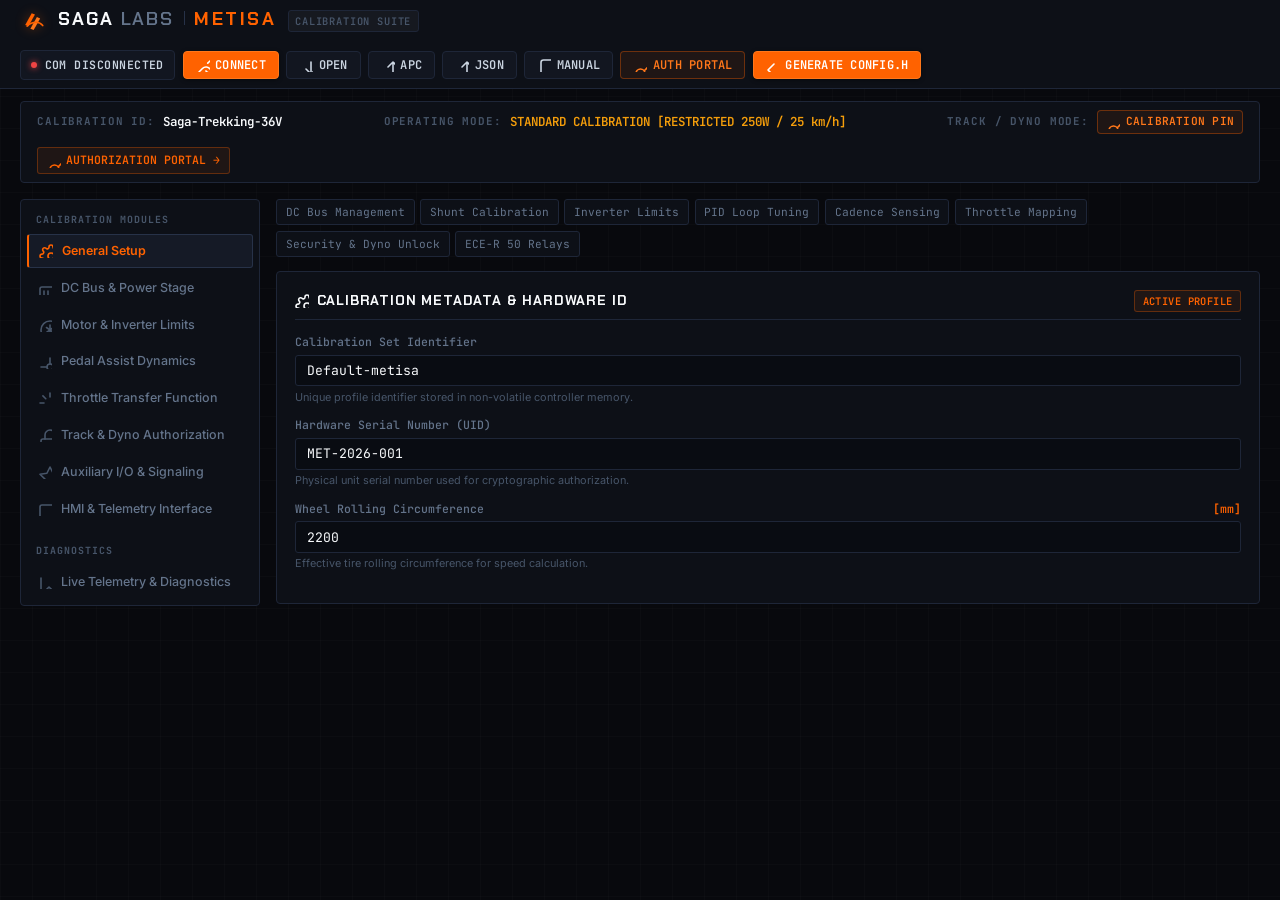
==== index.html @ f2dd8a30 "feat(pages): add root index.html launcher redirecting to configurator for GitHub Pages" ====
<!DOCTYPE html>
<html lang="de">
<head>
  <meta charset="UTF-8">
  <meta name="viewport" content="width=device-width, initial-scale=1.0">
  <meta http-equiv="refresh" content="0; url=configurator/">
  <title>SAGA LABS // METISA SUITE</title>
  <link rel="stylesheet" href="configurator/style.css">
  <style>
    body {
      background: #08090d;
      color: #94a3b8;
      font-family: 'JetBrains Mono', 'SF Mono', monospace;
      display: flex;
      align-items: center;
      justify-content: center;
      min-height: 100vh;
      margin: 0;
      padding: 1.5rem;
    }
    .launch-panel {
      background: #121620;
      border: 1px solid #1e2638;
      border-left: 3px solid #ff6200;
      border-radius: 4px;
      padding: 2rem;
      max-width: 540px;
      width: 100%;
      box-shadow: 0 16px 48px rgba(0, 0, 0, 0.8);
    }
    .launch-title {
      font-family: 'Chakra Petch', sans-serif;
      font-size: 1.15rem;
      font-weight: 700;
      color: #f8fafc;
      letter-spacing: 0.08em;
      margin-bottom: 0.5rem;
      text-transform: uppercase;
    }
    .launch-desc {
      font-size: 0.78rem;
      color: #64748b;
      line-height: 1.6;
      margin-bottom: 1.5rem;
    }
    .launch-actions {
      display: flex;
      flex-direction: column;
      gap: 0.65rem;
    }
    .launch-btn {
      display: flex;
      align-items: center;
      justify-content: space-between;
      background: #151a26;
      border: 1px solid #273248;
      color: #f8fafc;
      padding: 0.75rem 1rem;
      border-radius: 3px;
      text-decoration: none;
      font-size: 0.76rem;
      font-weight: 600;
      letter-spacing: 0.04em;
      transition: all 0.15s ease;
    }
    .launch-btn:hover {
      border-color: #ff6200;
      background: #1b2232;
      color: #ff6200;
    }
    .launch-btn.primary {
      background: #ff6200;
      color: #050608;
      border-color: #ff6200;
    }
    .launch-btn.primary:hover {
      background: #ff7700;
      color: #000;
    }
  </style>
  <script>
    window.location.replace("configurator/");
  </script>
</head>
<body>
  <div class="launch-panel">
    <div class="launch-title">SAGA LABS // METISA SUITE</div>
    <div class="launch-desc">
      Universal Drive Control & Power Electronics Calibration Platform. Weiterleitung zum Konfigurator Client...
    </div>
    <div class="launch-actions">
      <a href="configurator/index.html" class="launch-btn primary">
        <span>CONFIGURATOR CLIENT</span> <span>&rarr;</span>
      </a>
      <a href="configurator/unlock_portal.html" class="launch-btn">
        <span>TRACK & DYNO AUTHORIZATION</span> <span>&rarr;</span>
      </a>
      <a href="configurator/wiki.html" class="launch-btn">
        <span>FIELD INTEGRATION MANUAL</span> <span>&rarr;</span>
      </a>
    </div>
  </div>
</body>
</html>
---- configurator/style.css ----
@import url('https://fonts.googleapis.com/css2?family=Chakra+Petch:wght@500;600;700&family=Inter:wght@400;500;600;700&family=JetBrains+Mono:wght@400;500;600;700&display=swap');

/* ==========================================================================
   SaGa Labs METISA Orbit // Professional Embedded Calibration Suite
   Design Language Standard: High-Density Motorsport & Automotive Architecture
   ========================================================================== */

:root {
  /* Aerospace & Motorsport Dark Titanium Palette */
  --orbit-bg-base: #08090d;
  --orbit-bg-subsurface: #0d1017;
  --orbit-bg-panel: #121620;
  --orbit-bg-card: #151a26;
  --orbit-bg-card-hover: #1b2232;
  --orbit-bg-input: #090c12;
  --orbit-bg-input-focus: #0f1420;

  /* Precision Engineering Hairline Borders */
  --orbit-border-subtle: #1e2638;
  --orbit-border-medium: #273248;
  --orbit-border-focus: #ff6200;
  --orbit-border-highlight: rgba(255, 98, 0, 0.45);

  /* High-Precision Accent: SaGa Cyber-Orange & Telemetry Accents */
  --orbit-orange: #ff6200;
  --orbit-orange-bright: #ff771a;
  --orbit-orange-glow: rgba(255, 98, 0, 0.25);
  --orbit-orange-subtle: rgba(255, 98, 0, 0.08);

  /* Telemetry Status Signals */
  --orbit-status-green: #10b981;
  --orbit-status-green-glow: rgba(16, 185, 129, 0.3);
  --orbit-status-amber: #f59e0b;
  --orbit-status-amber-glow: rgba(245, 158, 11, 0.3);
  --orbit-status-red: #ef4444;
  --orbit-status-red-glow: rgba(239, 68, 68, 0.3);
  --orbit-status-cyan: #0ea5e9;

  /* Typography Colors */
  --orbit-text-primary: #f8fafc;
  --orbit-text-secondary: #cbd5e1;
  --orbit-text-muted: #64748b;
  --orbit-text-dim: #475569;

  /* Radii - Precise, Angular, Technical */
  --orbit-radius-xs: 3px;
  --orbit-radius-sm: 4px;
  --orbit-radius-md: 6px;
  --orbit-radius-lg: 8px;

  /* Fonts */
  --orbit-font-brand: 'Chakra Petch', system-ui, sans-serif;
  --orbit-font-body: 'Inter', system-ui, -apple-system, sans-serif;
  --orbit-font-mono: 'JetBrains Mono', Consolas, monospace;

  --orbit-transition: all 0.16s ease-in-out;
}

* {
  box-sizing: border-box;
  margin: 0;
  padding: 0;
}

body {
  font-family: var(--orbit-font-body);
  background-color: var(--orbit-bg-base);
  background-image: 
    linear-gradient(rgba(255, 255, 255, 0.015) 1px, transparent 1px),
    linear-gradient(90deg, rgba(255, 255, 255, 0.015) 1px, transparent 1px);
  background-size: 32px 32px;
  color: var(--orbit-text-secondary);
  line-height: 1.45;
  min-height: 100vh;
  display: flex;
  flex-direction: column;
  overflow-x: hidden;
  font-size: 13.5px;
  -webkit-font-smoothing: antialiased;
}

/* ==========================================================================
   Precision Vector Icons (Clean 1.5px Hairline Strokes)
   ========================================================================== */
.svg-icon {
  width: 14px;
  height: 14px;
  display: inline-block;
  vertical-align: middle;
  flex-shrink: 0;
  stroke-width: 1.6;
  stroke: currentColor;
  fill: none;
  stroke-linecap: round;
  stroke-linejoin: round;
}

.svg-icon-md {
  width: 16px;
  height: 16px;
}

.svg-icon-lg {
  width: 20px;
  height: 20px;
}

/* ==========================================================================
   Header & Top Navigation Toolbar (Automotive ECU Client Standard)
   ========================================================================== */
.app-header {
  background: var(--orbit-bg-subsurface);
  border-bottom: 1px solid var(--orbit-border-subtle);
  padding: 0.5rem 1.25rem;
  position: sticky;
  top: 0;
  z-index: 1000;
  display: flex;
  align-items: center;
  justify-content: space-between;
  gap: 1rem;
  flex-wrap: wrap;
}

.brand-group {
  display: flex;
  align-items: center;
  gap: 0.75rem;
  cursor: pointer;
  user-select: none;
}

.logo-icon-svg {
  width: 26px;
  height: 26px;
  filter: drop-shadow(0 0 6px rgba(255, 98, 0, 0.4));
}

.brand-text-block {
  display: flex;
  align-items: baseline;
  gap: 0.45rem;
}

.saga-title {
  font-family: var(--orbit-font-brand);
  font-weight: 700;
  font-size: 1.15rem;
  letter-spacing: 0.1em;
  color: var(--orbit-text-primary);
  line-height: 1;
}

.saga-labs-sub {
  font-family: var(--orbit-font-brand);
  font-weight: 600;
  font-size: 1.15rem;
  letter-spacing: 0.1em;
  color: var(--orbit-text-muted);
  line-height: 1;
}

.brand-divider {
  width: 1px;
  height: 14px;
  background: var(--orbit-border-medium);
  margin: 0 0.15rem;
}

.metisa-title {
  font-family: var(--orbit-font-brand);
  font-weight: 700;
  font-size: 1.15rem;
  letter-spacing: 0.14em;
  color: var(--orbit-orange);
  line-height: 1;
}

.suite-badge {
  font-family: var(--orbit-font-mono);
  font-size: 0.65rem;
  font-weight: 600;
  letter-spacing: 0.08em;
  color: var(--orbit-text-dim);
  text-transform: uppercase;
  padding: 0.15rem 0.4rem;
  background: rgba(255, 255, 255, 0.04);
  border: 1px solid var(--orbit-border-subtle);
  border-radius: var(--orbit-radius-xs);
  margin-left: 0.25rem;
}

/* Header Toolbar Buttons */
.header-actions {
  display: flex;
  align-items: center;
  gap: 0.45rem;
  flex-wrap: wrap;
}

/* Hardware Link Status Beacon */
.connection-pill {
  display: inline-flex;
  align-items: center;
  gap: 0.45rem;
  background: var(--orbit-bg-panel);
  border: 1px solid var(--orbit-border-subtle);
  padding: 0.35rem 0.65rem;
  border-radius: var(--orbit-radius-sm);
  font-size: 0.72rem;
  font-weight: 600;
  font-family: var(--orbit-font-mono);
  letter-spacing: 0.04em;
  color: var(--orbit-text-secondary);
}

.connection-dot {
  width: 6px;
  height: 6px;
  border-radius: 50%;
  background: var(--orbit-status-red);
  box-shadow: 0 0 6px var(--orbit-status-red);
  transition: var(--orbit-transition);
}

.connection-dot.connected {
  background: var(--orbit-status-green);
  box-shadow: 0 0 8px var(--orbit-status-green);
}

/* Technical Buttons */
.btn {
  display: inline-flex;
  align-items: center;
  justify-content: center;
  gap: 0.35rem;
  font-family: var(--orbit-font-mono);
  font-size: 0.75rem;
  font-weight: 600;
  letter-spacing: 0.02em;
  padding: 0.4rem 0.75rem;
  border-radius: var(--orbit-radius-sm);
  border: 1px solid transparent;
  cursor: pointer;
  transition: var(--orbit-transition);
  user-select: none;
  text-decoration: none;
  line-height: 1;
}

.btn-saga-primary {
  background: var(--orbit-orange);
  color: #fff;
  border-color: #ff771a;
  box-shadow: 0 1px 4px rgba(0, 0, 0, 0.4);
}

.btn-saga-primary:hover {
  background: var(--orbit-orange-bright);
  box-shadow: 0 0 12px var(--orbit-orange-glow);
}

.btn-saga-outline {
  background: var(--orbit-orange-subtle);
  color: var(--orbit-orange-bright);
  border-color: rgba(255, 98, 0, 0.35);
}

.btn-saga-outline:hover {
  background: rgba(255, 98, 0, 0.16);
  border-color: var(--orbit-orange);
}

.btn-secondary {
  background: var(--orbit-bg-panel);
  color: var(--orbit-text-secondary);
  border-color: var(--orbit-border-subtle);
}

.btn-secondary:hover {
  background: #182030;
  border-color: var(--orbit-border-medium);
  color: var(--orbit-text-primary);
}

.btn-xs {
  padding: 0.25rem 0.5rem;
  font-size: 0.7rem;
}

.btn-danger {
  background: var(--orbit-status-red);
  color: #fff;
  border-color: #f87171;
}

/* ==========================================================================
   Technical Status & Telemetry Ribbon
   ========================================================================== */
.tech-status-bar {
  margin: 0.75rem 1.25rem 0.25rem 1.25rem;
  background: var(--orbit-bg-subsurface);
  border: 1px solid var(--orbit-border-subtle);
  border-radius: var(--orbit-radius-sm);
  padding: 0.5rem 1rem;
  display: flex;
  align-items: center;
  justify-content: space-between;
  flex-wrap: wrap;
  gap: 0.85rem;
}

.tech-status-col {
  display: flex;
  align-items: center;
  gap: 0.5rem;
}

.tech-status-label {
  font-family: var(--orbit-font-mono);
  font-size: 0.68rem;
  font-weight: 700;
  color: var(--orbit-text-dim);
  letter-spacing: 0.08em;
  text-transform: uppercase;
}

.tech-status-val {
  font-family: var(--orbit-font-mono);
  font-size: 0.78rem;
  font-weight: 600;
  color: var(--orbit-text-primary);
}

.tech-status-val.status-locked {
  color: var(--orbit-status-amber);
}

.tech-status-val.status-unlocked {
  color: var(--orbit-status-green);
  text-shadow: 0 0 8px var(--orbit-status-green-glow);
}

.portal-badge-link {
  font-family: var(--orbit-font-mono);
  font-size: 0.72rem;
  font-weight: 600;
  color: var(--orbit-orange);
  text-decoration: none;
  display: inline-flex;
  align-items: center;
  gap: 0.35rem;
  padding: 0.25rem 0.55rem;
  background: var(--orbit-orange-subtle);
  border: 1px solid rgba(255, 98, 0, 0.3);
  border-radius: var(--orbit-radius-xs);
  transition: var(--orbit-transition);
}

.portal-badge-link:hover {
  background: rgba(255, 98, 0, 0.18);
  border-color: var(--orbit-orange);
}

/* ==========================================================================
   Main Grid Layout (Sidebar Navigation + Parameter Matrix)
   ========================================================================== */
.main-container {
  display: flex;
  flex: 1;
  padding: 0.75rem 1.25rem 1.5rem 1.25rem;
  gap: 1rem;
  align-items: flex-start;
}

/* Sidebar Navigation (Ecumaster Client Module Tree) */
.sidebar-nav {
  width: 240px;
  flex-shrink: 0;
  background: var(--orbit-bg-subsurface);
  border: 1px solid var(--orbit-border-subtle);
  border-radius: var(--orbit-radius-sm);
  padding: 0.35rem;
  display: flex;
  flex-direction: column;
  gap: 0.15rem;
}

.nav-category-header {
  font-family: var(--orbit-font-mono);
  font-size: 0.62rem;
  font-weight: 700;
  color: var(--orbit-text-dim);
  text-transform: uppercase;
  letter-spacing: 0.1em;
  padding: 0.45rem 0.6rem 0.25rem 0.6rem;
}

.nav-item {
  display: flex;
  align-items: center;
  gap: 0.55rem;
  padding: 0.45rem 0.65rem;
  border-radius: var(--orbit-radius-xs);
  cursor: pointer;
  font-family: var(--orbit-font-body);
  font-size: 0.78rem;
  font-weight: 500;
  color: var(--orbit-text-muted);
  border: 1px solid transparent;
  transition: var(--orbit-transition);
  user-select: none;
}

.nav-item:hover {
  background: rgba(255, 255, 255, 0.03);
  color: var(--orbit-text-primary);
  border-color: rgba(255, 255, 255, 0.05);
}

.nav-item.active {
  background: var(--orbit-bg-card);
  color: var(--orbit-orange);
  font-weight: 600;
  border-color: var(--orbit-border-medium);
  border-left: 2px solid var(--orbit-orange);
}

.nav-item .svg-icon {
  color: var(--orbit-text-dim);
}

.nav-item.active .svg-icon {
  color: var(--orbit-orange);
}

/* Content Area */
.content-area {
  flex: 1;
  min-width: 0;
  display: flex;
  flex-direction: column;
  gap: 0.85rem;
}

/* Hotspots Quick Jump Strip */
.hotspots-strip {
  display: flex;
  flex-wrap: wrap;
  gap: 0.35rem;
}

.hotspot-pill {
  background: var(--orbit-bg-subsurface);
  border: 1px solid var(--orbit-border-subtle);
  color: var(--orbit-text-muted);
  padding: 0.25rem 0.55rem;
  border-radius: var(--orbit-radius-xs);
  font-family: var(--orbit-font-mono);
  font-size: 0.7rem;
  cursor: pointer;
  transition: var(--orbit-transition);
  display: inline-flex;
  align-items: center;
  gap: 0.35rem;
}

.hotspot-pill:hover {
  border-color: var(--orbit-border-medium);
  color: var(--orbit-text-primary);
  background: var(--orbit-bg-panel);
}

/* Parameter Cards Matrix */
.cards-grid {
  display: grid;
  grid-template-columns: repeat(auto-fit, minmax(360px, 1fr));
  gap: 0.85rem;
}

.config-card {
  background: var(--orbit-bg-subsurface);
  border: 1px solid var(--orbit-border-subtle);
  border-radius: var(--orbit-radius-sm);
  padding: 1.15rem;
  transition: var(--orbit-transition);
}

.config-card:hover {
  border-color: var(--orbit-border-medium);
}

.config-card.active-highlight {
  border-color: var(--orbit-orange);
  box-shadow: 0 0 16px var(--orbit-orange-glow);
}

.card-title {
  display: flex;
  align-items: center;
  justify-content: space-between;
  margin-bottom: 0.85rem;
  padding-bottom: 0.45rem;
  border-bottom: 1px solid var(--orbit-border-subtle);
}

.card-title h3 {
  font-family: var(--orbit-font-brand);
  font-size: 0.85rem;
  font-weight: 700;
  letter-spacing: 0.06em;
  color: var(--orbit-text-primary);
  text-transform: uppercase;
  display: flex;
  align-items: center;
  gap: 0.45rem;
}

.badge {
  font-family: var(--orbit-font-mono);
  font-size: 0.65rem;
  font-weight: 600;
  letter-spacing: 0.04em;
  padding: 0.15rem 0.45rem;
  border-radius: var(--orbit-radius-xs);
  text-transform: uppercase;
}

.badge-metisa {
  background: var(--orbit-orange-subtle);
  color: var(--orbit-orange);
  border: 1px solid rgba(255, 98, 0, 0.3);
}

.badge-legal {
  background: rgba(16, 185, 129, 0.08);
  color: var(--orbit-status-green);
  border: 1px solid rgba(16, 185, 129, 0.25);
}

.badge-race {
  background: rgba(239, 68, 68, 0.08);
  color: var(--orbit-status-red);
  border: 1px solid rgba(239, 68, 68, 0.3);
}

/* ==========================================================================
   Form Controls (High-Precision Calibration Layout)
   ========================================================================== */
.form-group {
  margin-bottom: 0.75rem;
}

.form-label {
  display: flex;
  justify-content: space-between;
  font-family: var(--orbit-font-mono);
  font-size: 0.72rem;
  font-weight: 500;
  color: var(--orbit-text-muted);
  margin-bottom: 0.25rem;
}

.form-label .unit {
  color: var(--orbit-orange);
  font-weight: 600;
}

.form-control {
  width: 100%;
  background: var(--orbit-bg-input);
  border: 1px solid var(--orbit-border-subtle);
  border-radius: var(--orbit-radius-xs);
  padding: 0.4rem 0.65rem;
  font-size: 0.82rem;
  color: var(--orbit-text-primary);
  font-family: var(--orbit-font-mono);
  transition: var(--orbit-transition);
}

.form-control:focus {
  outline: none;
  background: var(--orbit-bg-input-focus);
  border-color: var(--orbit-orange);
  box-shadow: 0 0 6px var(--orbit-orange-glow);
}

.form-hint {
  font-size: 0.68rem;
  color: var(--orbit-text-dim);
  margin-top: 0.2rem;
  display: block;
}

.form-row {
  display: grid;
  grid-template-columns: 1fr 1fr;
  gap: 0.65rem;
}

.form-check {
  display: flex;
  align-items: center;
  gap: 0.45rem;
  margin-bottom: 0.5rem;
  cursor: pointer;
}

.form-check input[type="checkbox"] {
  width: 14px;
  height: 14px;
  accent-color: var(--orbit-orange);
  background: var(--orbit-bg-input);
  border: 1px solid var(--orbit-border-subtle);
  border-radius: var(--orbit-radius-xs);
  cursor: pointer;
}

.form-check-label {
  font-size: 0.76rem;
  color: var(--orbit-text-secondary);
  user-select: none;
  cursor: pointer;
}

/* ==========================================================================
   Race & Dyno Mode Lock/Unlock Architecture
   ========================================================================== */
.race-locked-box {
  background: rgba(9, 12, 18, 0.85);
  border: 1px solid var(--orbit-border-subtle);
  border-radius: var(--orbit-radius-sm);
  padding: 1.25rem;
}

.lock-icon-hero {
  color: var(--orbit-orange);
  margin-bottom: 0.35rem;
}

.pin-entry-row {
  display: flex;
  gap: 0.65rem;
  flex-wrap: wrap;
  max-width: 520px;
}

.race-unlocked-box {
  background: var(--orbit-bg-subsurface);
  border: 1px solid rgba(16, 185, 129, 0.3);
  border-radius: var(--orbit-radius-sm);
  padding: 1.25rem;
}

.unlocked-header-banner {
  display: flex;
  justify-content: space-between;
  align-items: center;
  flex-wrap: wrap;
  gap: 0.75rem;
  padding-bottom: 0.75rem;
  border-bottom: 1px solid var(--orbit-border-subtle);
}

/* ==========================================================================
   Oscilloscope / Dyno Canvas Curve Display
   ========================================================================== */
.dyno-canvas-wrapper {
  position: relative;
  width: 100%;
  height: 180px;
  background: #06080d;
  border-radius: var(--orbit-radius-xs);
  border: 1px solid var(--orbit-border-subtle);
  overflow: hidden;
}

.dyno-canvas-wrapper canvas {
  width: 100%;
  height: 100%;
}

.dyno-readout-bar {
  display: flex;
  justify-content: space-between;
  font-family: var(--orbit-font-mono);
  font-size: 0.68rem;
  color: var(--orbit-text-dim);
  padding: 0.25rem 0.2rem;
}

/* ==========================================================================
   Live Diagnostic Meters & Gauge Rails
   ========================================================================== */
.gauge-rail {
  background: var(--orbit-bg-input);
  border: 1px solid var(--orbit-border-subtle);
  border-radius: var(--orbit-radius-xs);
  height: 16px;
  overflow: hidden;
  position: relative;
  margin-top: 0.25rem;
}

.gauge-rail-fill {
  height: 100%;
  background: var(--orbit-orange);
  width: 0%;
  transition: width 0.08s linear;
}

.gauge-rail-fill.fill-green { background: var(--orbit-status-green); }
.gauge-rail-fill.fill-amber { background: var(--orbit-status-amber); }
.gauge-rail-fill.fill-cyan  { background: var(--orbit-status-cyan); }

/* ==========================================================================
   Modal Dialogs & Technical Inspect Windows
   ========================================================================== */
.modal-overlay {
  position: fixed;
  top: 0;
  left: 0;
  width: 100%;
  height: 100%;
  background: rgba(0, 0, 0, 0.75);
  backdrop-filter: blur(4px);
  display: none;
  align-items: center;
  justify-content: center;
  z-index: 2000;
  padding: 1.5rem;
}

.modal-overlay.open {
  display: flex;
}

.modal-window {
  background: var(--orbit-bg-subsurface);
  border: 1px solid var(--orbit-border-medium);
  border-radius: var(--orbit-radius-md);
  max-width: 800px;
  width: 100%;
  max-height: 85vh;
  display: flex;
  flex-direction: column;
  box-shadow: 0 16px 48px rgba(0, 0, 0, 0.8);
}

.modal-header {
  padding: 0.75rem 1.25rem;
  border-bottom: 1px solid var(--orbit-border-subtle);
  display: flex;
  align-items: center;
  justify-content: space-between;
}

.modal-header h4 {
  font-family: var(--orbit-font-brand);
  font-size: 0.95rem;
  font-weight: 700;
  color: var(--orbit-text-primary);
  letter-spacing: 0.06em;
  text-transform: uppercase;
}

.modal-close {
  background: transparent;
  border: none;
  color: var(--orbit-text-muted);
  cursor: pointer;
  padding: 0.25rem;
}

.modal-close:hover {
  color: var(--orbit-text-primary);
}

.modal-body {
  padding: 1rem 1.25rem;
  overflow-y: auto;
  font-family: var(--orbit-font-mono);
  font-size: 0.76rem;
  white-space: pre-wrap;
  background: #06080d;
  color: #ffaa55;
  line-height: 1.5;
}

.modal-footer {
  padding: 0.65rem 1.25rem;
  border-top: 1px solid var(--orbit-border-subtle);
  display: flex;
  justify-content: flex-end;
  gap: 0.45rem;
}

/* ==========================================================================
   Toast Notifications
   ========================================================================== */
.toast-container {
  position: fixed;
  bottom: 1.25rem;
  right: 1.25rem;
  display: flex;
  flex-direction: column;
  gap: 0.45rem;
  z-index: 3000;
}

.toast {
  background: var(--orbit-bg-panel);
  border: 1px solid var(--orbit-border-medium);
  border-left: 3px solid var(--orbit-orange);
  padding: 0.6rem 1rem;
  border-radius: var(--orbit-radius-xs);
  color: var(--orbit-text-primary);
  font-family: var(--orbit-font-mono);
  font-size: 0.75rem;
  font-weight: 600;
  box-shadow: 0 8px 24px rgba(0, 0, 0, 0.7);
  display: flex;
  align-items: center;
  gap: 0.45rem;
  animation: slideIn 0.2s ease-out;
}

.toast.success { border-left-color: var(--orbit-status-green); }
.toast.error   { border-left-color: var(--orbit-status-red); }

@keyframes slideIn {
  from { transform: translateX(100%); opacity: 0; }
  to   { transform: translateX(0); opacity: 1; }
}
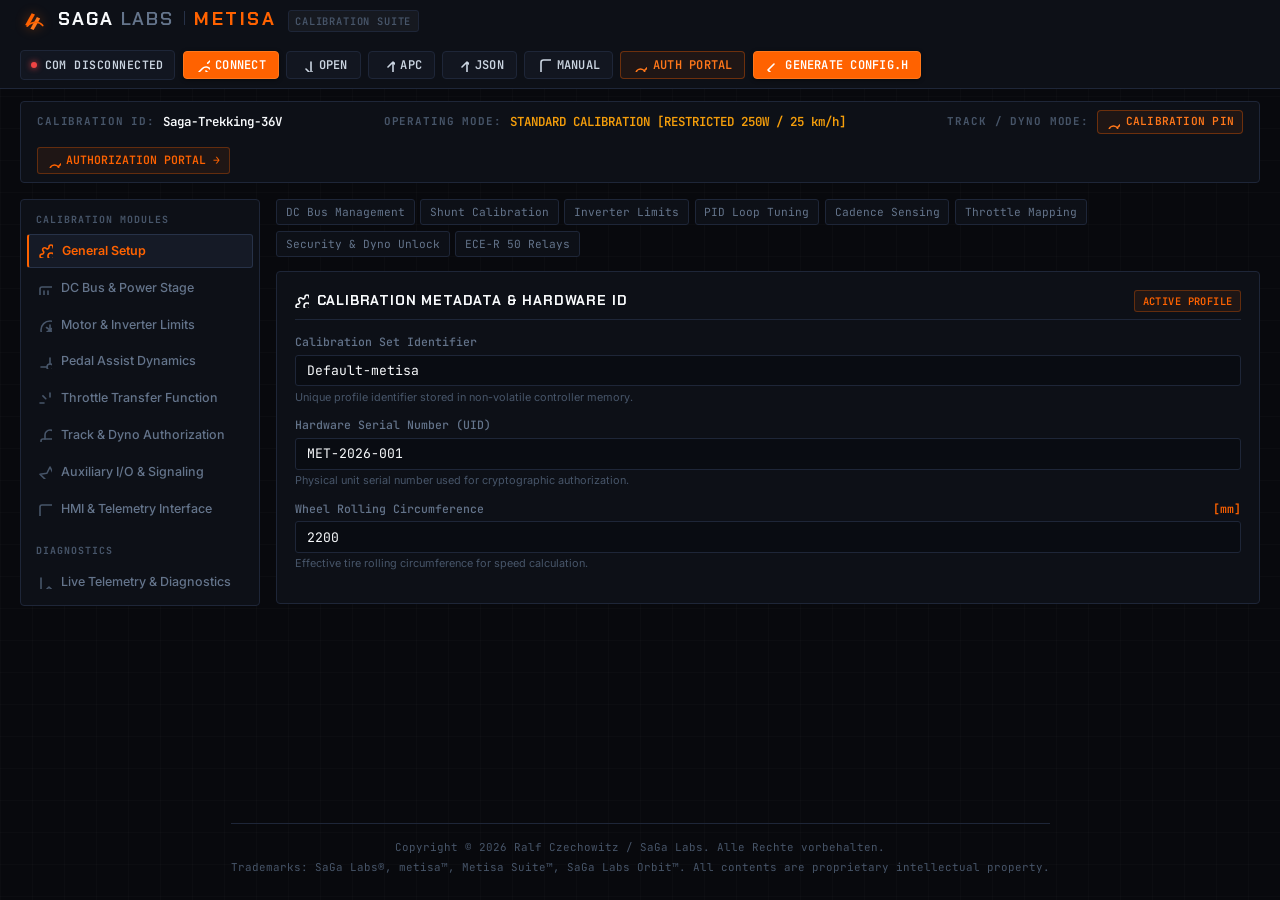
==== commit 14718919: "docs(ip): establish definitive intellectual property, trademark, and copyright protection for SaGa L" ====
--- a/index.html
+++ b/index.html
@@ -99,6 +99,9 @@
         <span>FIELD INTEGRATION MANUAL</span> <span>&rarr;</span>
       </a>
     </div>
+    <div style="margin-top: 1.5rem; font-size: 0.65rem; color: #475569; text-align: center; border-top: 1px solid #1e2638; padding-top: 0.75rem;">
+      Copyright &copy; 2026 Ralf Czechowitz / SaGa Labs. Alle Rechte vorbehalten. Trademarks: SaGa Labs&reg;, metisa&trade;, Metisa Suite&trade;.
+    </div>
   </div>
 </body>
 </html>
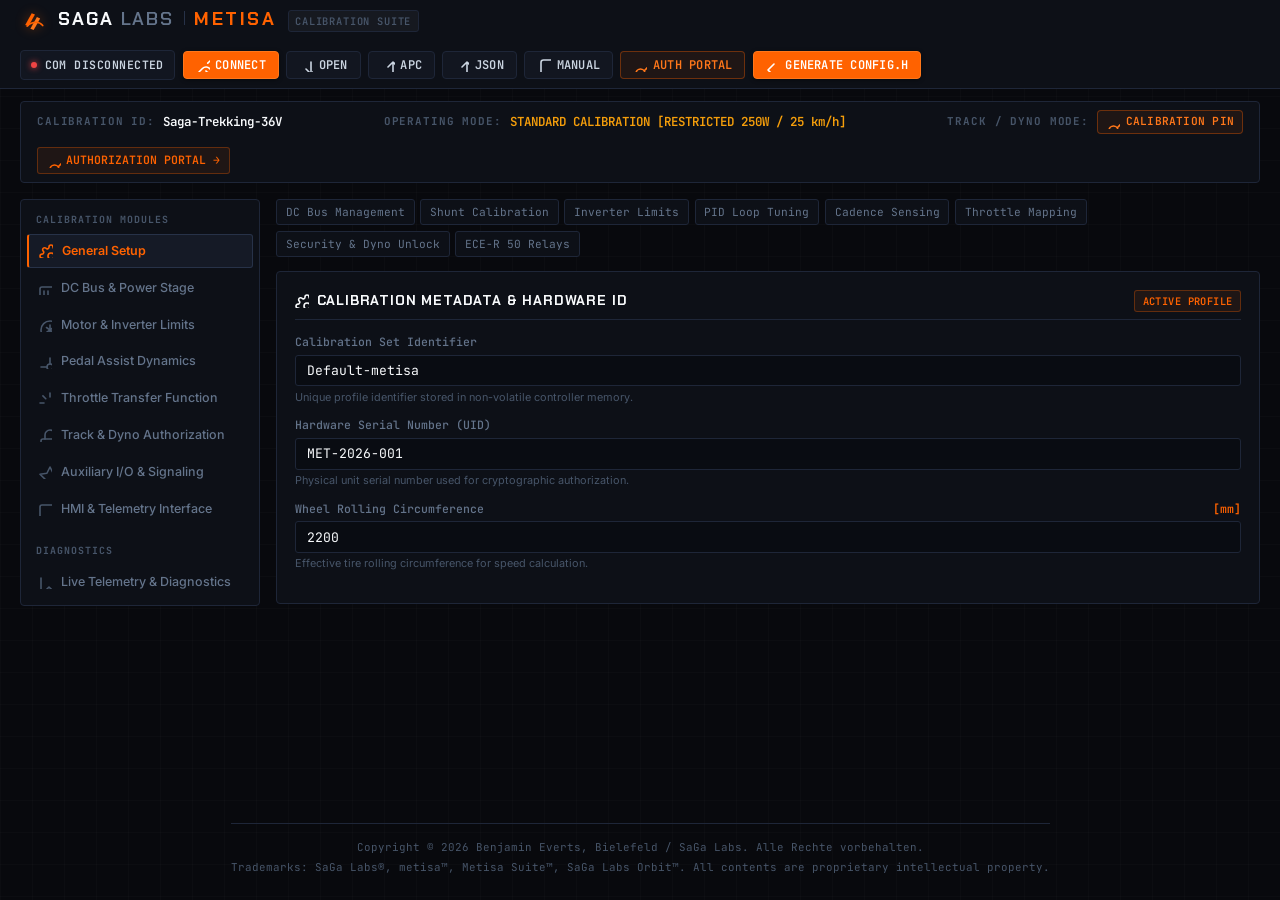
==== commit 6484d969: "legal(ip): attribute sole ownership and trademarks to Benjamin Everts, Bielefeld" ====
--- a/index.html
+++ b/index.html
@@ -100,7 +100,7 @@
       </a>
     </div>
     <div style="margin-top: 1.5rem; font-size: 0.65rem; color: #475569; text-align: center; border-top: 1px solid #1e2638; padding-top: 0.75rem;">
-      Copyright &copy; 2026 Ralf Czechowitz / SaGa Labs. Alle Rechte vorbehalten. Trademarks: SaGa Labs&reg;, metisa&trade;, Metisa Suite&trade;.
+      Copyright &copy; 2026 Benjamin Everts, Bielefeld / SaGa Labs. Alle Rechte vorbehalten. Trademarks: SaGa Labs&reg;, metisa&trade;, Metisa Suite&trade;.
     </div>
   </div>
 </body>
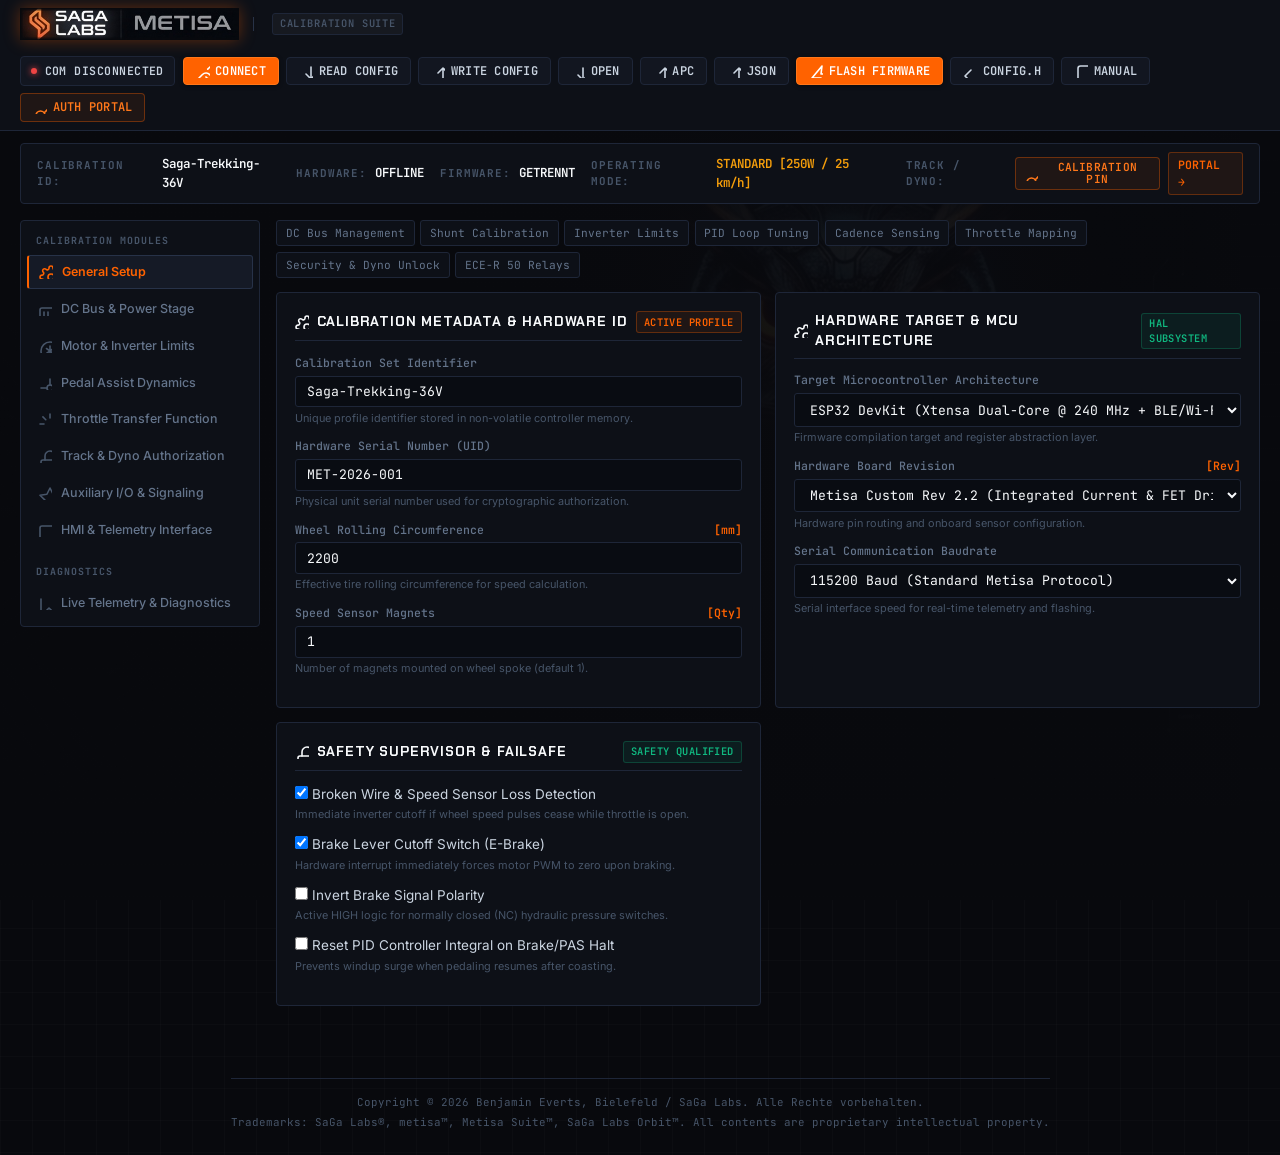
==== commit a225442a: "fix(core): repair config upload, pin unlock ui sync, email dispatch, and portal handshake" ====
--- a/index.html
+++ b/index.html
@@ -3,7 +3,9 @@
 <head>
   <meta charset="UTF-8">
   <meta name="viewport" content="width=device-width, initial-scale=1.0">
-  <meta http-equiv="refresh" content="0; url=configurator/">
+  <noscript>
+    <meta http-equiv="refresh" content="0; url=configurator/">
+  </noscript>
   <title>SAGA LABS // METISA SUITE</title>
   <link rel="stylesheet" href="configurator/style.css">
   <style>
@@ -79,7 +81,7 @@
     }
   </style>
   <script>
-    window.location.replace("configurator/");
+    window.location.replace("configurator/" + (window.location.search || ""));
   </script>
 </head>
 <body>
--- a/configurator/style.css
+++ b/configurator/style.css
@@ -66,9 +66,14 @@
   font-family: var(--orbit-font-body);
   background-color: var(--orbit-bg-base);
   background-image: 
+    linear-gradient(rgba(8, 9, 13, 0.94), rgba(8, 9, 13, 0.97)),
+    url('assets/hero_bg_with_owl.jpg'),
     linear-gradient(rgba(255, 255, 255, 0.015) 1px, transparent 1px),
     linear-gradient(90deg, rgba(255, 255, 255, 0.015) 1px, transparent 1px);
-  background-size: 32px 32px;
+  background-position: center top, right 40px top 40px, 0 0, 0 0;
+  background-repeat: no-repeat, no-repeat, repeat, repeat;
+  background-size: cover, auto 85%, 32px 32px, 32px 32px;
+  background-attachment: fixed, fixed, scroll, scroll;
   color: var(--orbit-text-secondary);
   line-height: 1.45;
   min-height: 100vh;
@@ -136,6 +141,14 @@
   filter: drop-shadow(0 0 6px rgba(255, 98, 0, 0.4));
 }
 
+.app-brand-logo {
+  height: 32px;
+  width: auto;
+  object-fit: contain;
+  display: block;
+  filter: drop-shadow(0 0 8px rgba(255, 98, 0, 0.35));
+}
+
 .brand-text-block {
   display: flex;
   align-items: baseline;
@@ -306,8 +319,9 @@
   display: flex;
   align-items: center;
   justify-content: space-between;
-  flex-wrap: wrap;
-  gap: 0.85rem;
+  flex-wrap: nowrap;
+  overflow-x: auto;
+  gap: 1rem;
 }
 
 .tech-status-col {
@@ -779,12 +793,15 @@
 .modal-body {
   padding: 1rem 1.25rem;
   overflow-y: auto;
+  line-height: 1.5;
+}
+
+pre.modal-body {
   font-family: var(--orbit-font-mono);
   font-size: 0.76rem;
   white-space: pre-wrap;
   background: #06080d;
   color: #ffaa55;
-  line-height: 1.5;
 }
 
 .modal-footer {
@@ -832,3 +849,152 @@
   from { transform: translateX(100%); opacity: 0; }
   to   { transform: translateX(0); opacity: 1; }
 }
+
+/* ==========================================================================
+   Firmware Flasher, Bootloader Terminal & Progress Bar Architecture
+   ========================================================================== */
+.flasher-target-grid {
+  display: grid;
+  grid-template-columns: repeat(auto-fit, minmax(220px, 1fr));
+  gap: 0.65rem;
+  margin: 0.65rem 0 1rem 0;
+}
+
+.flasher-target-card {
+  background: var(--orbit-bg-card);
+  border: 1px solid var(--orbit-border-subtle);
+  border-radius: var(--orbit-radius-xs);
+  padding: 0.75rem;
+  cursor: pointer;
+  transition: var(--orbit-transition);
+}
+
+.flasher-target-card:hover {
+  border-color: var(--orbit-border-medium);
+  background: var(--orbit-bg-card-hover);
+}
+
+.flasher-target-card.selected {
+  border-color: var(--orbit-orange);
+  background: rgba(255, 98, 0, 0.08);
+  box-shadow: 0 0 12px rgba(255, 98, 0, 0.15);
+}
+
+.flasher-radio-header {
+  display: flex;
+  align-items: center;
+  gap: 0.5rem;
+  font-family: var(--orbit-font-brand);
+  font-weight: 700;
+  font-size: 0.85rem;
+  color: var(--orbit-text-primary);
+}
+
+.flasher-mcu-sub {
+  font-size: 0.72rem;
+  color: var(--orbit-text-muted);
+  font-family: var(--orbit-font-mono);
+  margin-top: 0.25rem;
+}
+
+.flasher-source-box {
+  background: var(--orbit-bg-subsurface);
+  border: 1px solid var(--orbit-border-subtle);
+  border-radius: var(--orbit-radius-xs);
+  padding: 0.85rem;
+  margin-bottom: 0.85rem;
+}
+
+.progress-bar-container {
+  background: var(--orbit-bg-input);
+  border: 1px solid var(--orbit-border-subtle);
+  border-radius: var(--orbit-radius-xs);
+  height: 22px;
+  overflow: hidden;
+  position: relative;
+  margin: 0.6rem 0;
+}
+
+.progress-bar-fill {
+  height: 100%;
+  background: linear-gradient(90deg, #ff6200, #ff8533);
+  width: 0%;
+  transition: width 0.08s linear;
+}
+
+.progress-bar-text {
+  position: absolute;
+  top: 0;
+  left: 0;
+  width: 100%;
+  height: 100%;
+  display: flex;
+  align-items: center;
+  justify-content: center;
+  font-family: var(--orbit-font-mono);
+  font-size: 0.72rem;
+  font-weight: 700;
+  color: #ffffff;
+  text-shadow: 0 1px 2px rgba(0,0,0,0.8);
+  letter-spacing: 0.05em;
+}
+
+.terminal-log-view {
+  background: #050608;
+  border: 1px solid var(--orbit-border-subtle);
+  border-radius: var(--orbit-radius-xs);
+  padding: 0.75rem;
+  font-family: var(--orbit-font-mono);
+  font-size: 0.72rem;
+  color: #94a3b8;
+  max-height: 160px;
+  overflow-y: auto;
+  white-space: pre-wrap;
+  line-height: 1.45;
+  margin-top: 0.5rem;
+}
+
+/* Hardware Detection & Master PIN Security Clearance Banner */
+.flasher-security-banner {
+  background: var(--orbit-bg-subsurface);
+  border: 1px solid var(--orbit-border-subtle);
+  border-radius: var(--orbit-radius-xs);
+  padding: 0.75rem 1rem;
+  margin-bottom: 0.85rem;
+  transition: var(--orbit-transition);
+}
+
+.flasher-security-banner.banner-neutral {
+  border-left: 3px solid var(--orbit-border-medium);
+}
+
+.flasher-security-banner.banner-authorized {
+  border-left: 3px solid var(--orbit-status-green);
+  background: rgba(16, 185, 129, 0.05);
+  box-shadow: 0 0 16px rgba(16, 185, 129, 0.1);
+}
+
+.flasher-security-banner.banner-locked {
+  border-left: 3px solid var(--orbit-orange);
+  background: rgba(255, 98, 0, 0.05);
+  box-shadow: 0 0 16px rgba(255, 98, 0, 0.1);
+}
+
+.security-banner-title {
+  font-family: var(--orbit-font-brand);
+  font-weight: 700;
+  font-size: 0.82rem;
+  color: var(--orbit-text-primary);
+  display: flex;
+  align-items: center;
+  gap: 0.45rem;
+}
+
+.security-banner-desc {
+  font-size: 0.74rem;
+  color: var(--orbit-text-secondary);
+  margin-top: 0.25rem;
+  line-height: 1.4;
+}
+
+
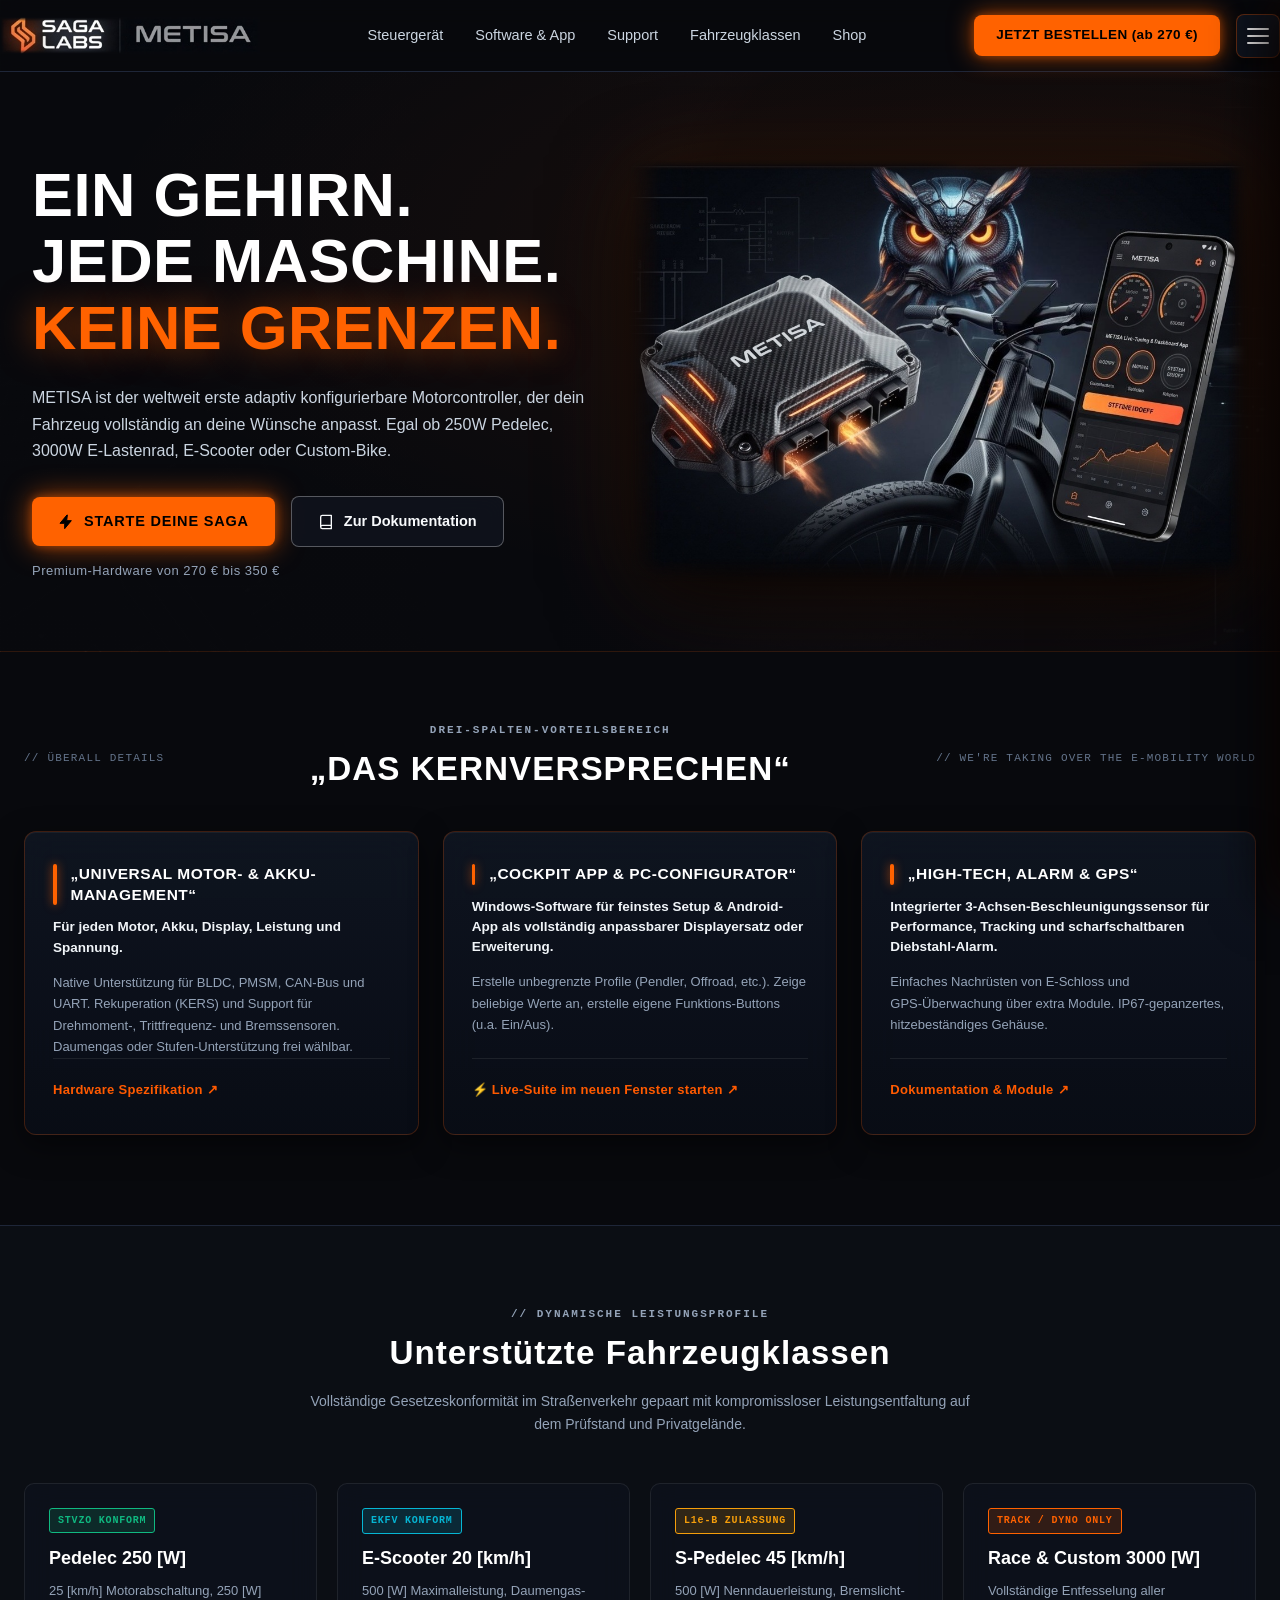
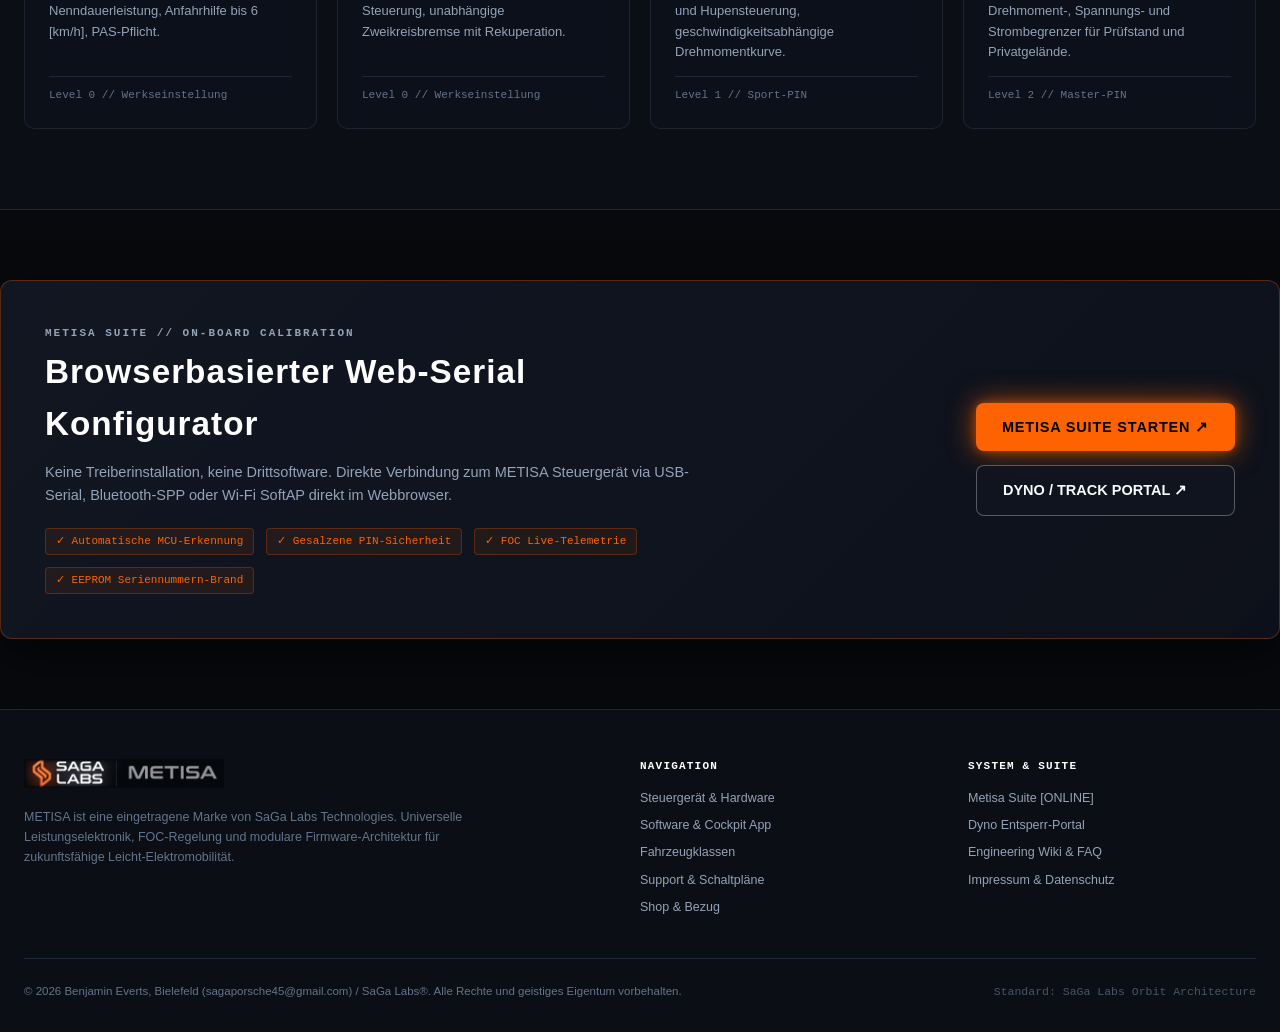
==== commit 0cc7513e: "Homepage-first restructure: root index loads SAGA LABS | METISA homepage - copy Homepage index.html," ====
--- a/index.html
+++ b/index.html
@@ -2,108 +2,421 @@
 <html lang="de">
 <head>
   <meta charset="UTF-8">
-  <meta name="viewport" content="width=device-width, initial-scale=1.0">
-  <noscript>
-    <meta http-equiv="refresh" content="0; url=configurator/">
-  </noscript>
-  <title>SAGA LABS // METISA SUITE</title>
-  <link rel="stylesheet" href="configurator/style.css">
-  <style>
-    body {
-      background: #08090d;
-      color: #94a3b8;
-      font-family: 'JetBrains Mono', 'SF Mono', monospace;
-      display: flex;
-      align-items: center;
-      justify-content: center;
-      min-height: 100vh;
-      margin: 0;
-      padding: 1.5rem;
-    }
-    .launch-panel {
-      background: #121620;
-      border: 1px solid #1e2638;
-      border-left: 3px solid #ff6200;
-      border-radius: 4px;
-      padding: 2rem;
-      max-width: 540px;
-      width: 100%;
-      box-shadow: 0 16px 48px rgba(0, 0, 0, 0.8);
-    }
-    .launch-title {
-      font-family: 'Chakra Petch', sans-serif;
-      font-size: 1.15rem;
-      font-weight: 700;
-      color: #f8fafc;
-      letter-spacing: 0.08em;
-      margin-bottom: 0.5rem;
-      text-transform: uppercase;
-    }
-    .launch-desc {
-      font-size: 0.78rem;
-      color: #64748b;
-      line-height: 1.6;
-      margin-bottom: 1.5rem;
-    }
-    .launch-actions {
-      display: flex;
-      flex-direction: column;
-      gap: 0.65rem;
-    }
-    .launch-btn {
-      display: flex;
-      align-items: center;
-      justify-content: space-between;
-      background: #151a26;
-      border: 1px solid #273248;
-      color: #f8fafc;
-      padding: 0.75rem 1rem;
-      border-radius: 3px;
-      text-decoration: none;
-      font-size: 0.76rem;
-      font-weight: 600;
-      letter-spacing: 0.04em;
-      transition: all 0.15s ease;
-    }
-    .launch-btn:hover {
-      border-color: #ff6200;
-      background: #1b2232;
-      color: #ff6200;
-    }
-    .launch-btn.primary {
-      background: #ff6200;
-      color: #050608;
-      border-color: #ff6200;
-    }
-    .launch-btn.primary:hover {
-      background: #ff7700;
-      color: #000;
-    }
-  </style>
-  <script>
-    window.location.replace("configurator/" + (window.location.search || ""));
-  </script>
+  <meta name="viewport" content="width=device-width, initial-scale=1.0, viewport-fit=cover">
+  <title>SAGA LABS | METISA - Universal Motorcontroller &amp; Antriebselektronik</title>
+  <meta name="description" content="METISA ist der weltweit erste adaptiv konfigurierbare Motorcontroller für Pedelec, Lastenrad, E-Scooter und Custom-Bikes.">
+  <link rel="stylesheet" href="orbit-tokens.css">
+  <link rel="stylesheet" href="style.css">
 </head>
 <body>
-  <div class="launch-panel">
-    <div class="launch-title">SAGA LABS // METISA SUITE</div>
-    <div class="launch-desc">
-      Universal Drive Control & Power Electronics Calibration Platform. Weiterleitung zum Konfigurator Client...
+
+  <!-- ========================================================================
+       GLOBAL HEADER & NAVIGATION (1:1 NACH VORLAGE)
+       ======================================================================== -->
+  <header class="site-header">
+    <div class="header-container">
+      <a href="index.html" class="site-brand" aria-label="SAGA LABS | METISA Startseite">
+        <img src="assets/logo_full.png" alt="SAGA LABS | METISA" class="brand-logo-img">
+      </a>
+
+      <nav class="main-nav" aria-label="Desktop Hauptnavigation">
+        <a href="produkt.html" class="nav-link">Steuergerät</a>
+        <a href="software.html" class="nav-link">Software &amp; App</a>
+        <a href="support.html" class="nav-link">Support</a>
+        <a href="index.html#fahrzeugklassen" class="nav-link">Fahrzeugklassen</a>
+        <a href="shop.html" class="nav-link">Shop</a>
+      </nav>
+
+      <div class="header-actions">
+        <a href="shop.html" class="btn-header-order">JETZT BESTELLEN (ab 270 €)</a>
+        <button class="nav-menu-toggle" id="navMenuBtn" aria-label="Menü öffnen" aria-expanded="false">
+          <span class="bar"></span>
+          <span class="bar"></span>
+          <span class="bar"></span>
+        </button>
+      </div>
     </div>
-    <div class="launch-actions">
-      <a href="configurator/index.html" class="launch-btn primary">
-        <span>CONFIGURATOR CLIENT</span> <span>&rarr;</span>
-      </a>
-      <a href="configurator/unlock_portal.html" class="launch-btn">
-        <span>TRACK & DYNO AUTHORIZATION</span> <span>&rarr;</span>
-      </a>
-      <a href="configurator/wiki.html" class="launch-btn">
-        <span>FIELD INTEGRATION MANUAL</span> <span>&rarr;</span>
-      </a>
+  </header>
+
+  <!-- Navigation Drawer Backdrop -->
+  <div class="nav-drawer-backdrop" id="navDrawerBackdrop"></div>
+
+  <!-- Navigation Drawer (Sämtliche Navigation nach Benutzer-Vorgabe) -->
+  <aside class="nav-drawer" id="navDrawer" aria-label="Hauptnavigation">
+    <div class="nav-drawer-header">
+      <div class="nav-drawer-brand">
+        <img src="assets/logo_full.png" alt="SAGA LABS | METISA" class="drawer-logo-img">
+      </div>
+      <button class="nav-drawer-close" id="navDrawerClose" aria-label="Menü schließen">&times;</button>
     </div>
-    <div style="margin-top: 1.5rem; font-size: 0.65rem; color: #475569; text-align: center; border-top: 1px solid #1e2638; padding-top: 0.75rem;">
-      Copyright &copy; 2026 Benjamin Everts, Bielefeld / SaGa Labs. Alle Rechte vorbehalten. Trademarks: SaGa Labs&reg;, metisa&trade;, Metisa Suite&trade;.
+    <div class="nav-drawer-body">
+      <div class="nav-drawer-group-title">// NAVIGATION &amp; SYSTEM</div>
+      <nav class="nav-drawer-links">
+        <a href="index.html" class="drawer-link active">
+          <span class="link-bullet">▸</span>
+          <span>Startseite</span>
+        </a>
+        <a href="produkt.html" class="drawer-link">
+          <span class="link-bullet">▸</span>
+          <span>Steuergerät &amp; Hardware</span>
+        </a>
+        <a href="software.html" class="drawer-link">
+          <span class="link-bullet">▸</span>
+          <span>Software &amp; Cockpit App</span>
+        </a>
+        <a href="support.html" class="drawer-link">
+          <span class="link-bullet">▸</span>
+          <span>Support &amp; Schaltpläne</span>
+        </a>
+        <a href="index.html#fahrzeugklassen" class="drawer-link">
+          <span class="link-bullet">▸</span>
+          <span>Fahrzeugklassen &amp; PIN-Levels</span>
+        </a>
+        <a href="shop.html" class="drawer-link highlight-shop">
+          <span class="link-bullet">★</span>
+          <span>Shop &amp; Vorbestellung</span>
+          <span class="drawer-badge">Charge 2026</span>
+        </a>
+      </nav>
+
+      <div class="nav-drawer-group-title" style="margin-top: 24px;">// METISA SUITE (CLOUD &amp; USB)</div>
+      <div class="drawer-suite-card">
+        <div class="drawer-suite-info">
+          <h4>METISA Live Calibration Suite</h4>
+          <p>Browserbasierter Web-Serial Konfigurator für USB, Bluetooth &amp; Wi-Fi.</p>
+        </div>
+        <a href="configurator/index.html" onclick="openLiveSuite(event)" class="btn-drawer-suite">
+          ⚡ SUITE IM NEUEN FENSTER ÖFFNEN ↗
+        </a>
+        <div class="drawer-sublinks">
+          <a href="unlock_portal.html" target="_blank" rel="noopener">Dyno Portal ↗</a>
+          <span>•</span>
+          <a href="wiki.html" target="_blank" rel="noopener">Engineering Wiki ↗</a>
+        </div>
+      </div>
+
+      <div class="nav-drawer-group-title" style="margin-top: 24px;">// HARDWARE STATUS</div>
+      <div class="drawer-status-box">
+        <div class="status-row">
+          <span class="status-label">Lagerbestand:</span>
+          <span class="status-val amber">Vorbestellung aktiv</span>
+        </div>
+        <div class="status-row">
+          <span class="status-label">Auslieferung:</span>
+          <span class="status-val green">Charge Q4 / 2026</span>
+        </div>
+        <div class="status-row">
+          <span class="status-label">Käuferschutz:</span>
+          <span class="status-val mono">PayPal Verified</span>
+        </div>
+      </div>
     </div>
-  </div>
+    <div class="nav-drawer-footer">
+      <a href="impressum.html" class="drawer-footer-link">Impressum &amp; Datenschutz</a>
+      <span>&copy; 2026 SaGa Labs®</span>
+    </div>
+  </aside>
+
+  <!-- ========================================================================
+       HERO SECTION (TYPOGRAFIE & STIL 1:1 NACH VORLAGE, EULE IM HINTERGRUND)
+       OHNE MARKETING HANDY, FAHRRAD UND STEUERGERÄT!
+       ======================================================================== -->
+  <main>
+    <section class="hero-section">
+      <div class="container hero-container">
+        <div class="hero-content">
+          <h1 class="hero-headline">
+            <span class="hero-line-white">EIN GEHIRN.</span>
+            <span class="hero-line-white">JEDE MASCHINE.</span>
+            <span class="hero-line-orange">KEINE GRENZEN.</span>
+          </h1>
+
+          <p class="hero-subtext">
+            METISA ist der weltweit erste adaptiv konfigurierbare Motorcontroller, der dein Fahrzeug vollständig an deine Wünsche anpasst. Egal ob 250W Pedelec, 3000W E-Lastenrad, E-Scooter oder Custom-Bike.
+          </p>
+
+          <div class="hero-cta-group">
+            <a href="shop.html" class="btn-hero-primary">
+              <svg class="vector-icon" viewBox="0 0 24 24"><path fill="currentColor" d="M13 2L3 14h7v8l10-12h-7l1-8z"/></svg>
+              <span>STARTE DEINE SAGA</span>
+            </a>
+            <a href="wiki.html" target="_blank" rel="noopener" class="btn-hero-secondary">
+              <svg class="vector-icon" viewBox="0 0 24 24"><path fill="none" stroke="currentColor" stroke-width="2" d="M4 19.5A2.5 2.5 0 0 1 6.5 17H20M4 19.5A2.5 2.5 0 0 0 6.5 22H20V2H6.5A2.5 2.5 0 0 0 4 4.5v15z"/></svg>
+              <span>Zur Dokumentation</span>
+            </a>
+          </div>
+
+          <div class="hero-price-tag">
+            Premium-Hardware von 270 € bis 350 €
+          </div>
+        </div>
+
+        <div class="hero-visual-wrapper">
+          <img src="assets/hero_visual_composite.png" alt="SAGA LABS METISA Controller, E-Bike &amp; Cockpit App" class="hero-visual-img" width="1090" height="745" loading="eager">
+        </div>
+      </div>
+    </section>
+
+    <!-- ========================================================================
+       DREI-SPALTEN-VORTEILSBEREICH: „DAS KERNVERSPRECHEN“ (1:1 NACH VORLAGE)
+       ======================================================================== -->
+    <section class="core-promise-section">
+      <div class="container">
+        <div class="section-top-bar">
+          <span class="side-tag">// ÜBERALL DETAILS</span>
+          <div class="center-headings">
+            <span class="sub-label">DREI-SPALTEN-VORTEILSBEREICH</span>
+            <h2 class="main-label">„DAS KERNVERSPRECHEN“</h2>
+          </div>
+          <span class="side-tag">// WE'RE TAKING OVER THE E-MOBILITY WORLD</span>
+        </div>
+
+        <div class="cards-container">
+          <!-- Card 1 -->
+          <a href="produkt.html" class="promise-card promise-card-clickable" title="Details zum Universal Motor- &amp; Akku-Management ansehen">
+            <div class="card-title-bar">
+              <div class="accent-bar"></div>
+              <h3 class="card-title">„UNIVERSAL MOTOR- &amp; AKKU-MANAGEMENT“</h3>
+            </div>
+            <p class="card-lead">Für jeden Motor, Akku, Display, Leistung und Spannung.</p>
+            <p class="card-body">
+              Native Unterstützung für BLDC, PMSM, CAN-Bus und UART. Rekuperation (KERS) und Support für Drehmoment-, Trittfrequenz- und Bremssensoren. Daumengas oder Stufen-Unterstützung frei wählbar.
+            </p>
+            <div class="promise-card-action">
+              <span class="promise-action-link">Hardware Spezifikation &nearr;</span>
+            </div>
+          </a>
+
+          <!-- Card 2 -->
+          <article class="promise-card promise-card-clickable" onclick="openLiveSuite(event)" title="METISA Calibration Suite in neuem Fenster öffnen">
+            <div class="card-title-bar">
+              <div class="accent-bar"></div>
+              <h3 class="card-title">„COCKPIT APP &amp; PC-CONFIGURATOR“</h3>
+            </div>
+            <p class="card-lead">Windows-Software für feinstes Setup &amp; Android-App als vollständig anpassbarer Displayersatz oder Erweiterung.</p>
+            <p class="card-body">
+              Erstelle unbegrenzte Profile (Pendler, Offroad, etc.). Zeige beliebige Werte an, erstelle eigene Funktions-Buttons (u.a. Ein/Aus).
+            </p>
+            <div class="promise-card-action">
+              <span class="promise-action-link">⚡ Live-Suite im neuen Fenster starten &nearr;</span>
+            </div>
+          </article>
+
+          <!-- Card 3 -->
+          <a href="support.html" class="promise-card promise-card-clickable" title="Details zu High-Tech, Alarm &amp; GPS ansehen">
+            <div class="card-title-bar">
+              <div class="accent-bar"></div>
+              <h3 class="card-title">„HIGH-TECH, ALARM &amp; GPS“</h3>
+            </div>
+            <p class="card-lead">Integrierter 3-Achsen-Beschleunigungssensor für Performance, Tracking und scharfschaltbaren Diebstahl-Alarm.</p>
+            <p class="card-body">
+              Einfaches Nachrüsten von E-Schloss und GPS-Überwachung über extra Module. IP67-gepanzertes, hitzebeständiges Gehäuse.
+            </p>
+            <div class="promise-card-action">
+              <span class="promise-action-link">Dokumentation &amp; Module &nearr;</span>
+            </div>
+          </a>
+        </div>
+      </div>
+    </section>
+
+    <!-- ========================================================================
+       FAHRZEUGKLASSEN & LEVEL-FREISCHALTUNG
+       ======================================================================== -->
+    <section class="classes-section" id="fahrzeugklassen">
+      <div class="container">
+        <div class="classes-header">
+          <span class="sub-label">// DYNAMISCHE LEISTUNGSPROFILE</span>
+          <h2 class="main-label">Unterstützte Fahrzeugklassen</h2>
+          <p class="classes-desc">
+            Vollständige Gesetzeskonformität im Straßenverkehr gepaart mit kompromissloser Leistungsentfaltung auf dem Prüfstand und Privatgelände.
+          </p>
+        </div>
+
+        <div class="classes-grid">
+          <div class="class-card">
+            <div class="class-badge legal">STVZO KONFORM</div>
+            <h3 class="class-title">Pedelec 250 [W]</h3>
+            <p class="class-info">25 [km/h] Motorabschaltung, 250 [W] Nenndauerleistung, Anfahrhilfe bis 6 [km/h], PAS-Pflicht.</p>
+            <div class="class-metric">Level 0 // Werkseinstellung</div>
+          </div>
+
+          <div class="class-card">
+            <div class="class-badge ekfv">EKFV KONFORM</div>
+            <h3 class="class-title">E-Scooter 20 [km/h]</h3>
+            <p class="class-info">500 [W] Maximalleistung, Daumengas-Steuerung, unabhängige Zweikreisbremse mit Rekuperation.</p>
+            <div class="class-metric">Level 0 // Werkseinstellung</div>
+          </div>
+
+          <div class="class-card">
+            <div class="class-badge spedelec">L1e-B ZULASSUNG</div>
+            <h3 class="class-title">S-Pedelec 45 [km/h]</h3>
+            <p class="class-info">500 [W] Nenndauerleistung, Bremslicht- und Hupensteuerung, geschwindigkeitsabhängige Drehmomentkurve.</p>
+            <div class="class-metric">Level 1 // Sport-PIN</div>
+          </div>
+
+          <div class="class-card">
+            <div class="class-badge race">TRACK / DYNO ONLY</div>
+            <h3 class="class-title">Race &amp; Custom 3000 [W]</h3>
+            <p class="class-info">Vollständige Entfesselung aller Drehmoment-, Spannungs- und Strombegrenzer für Prüfstand und Privatgelände.</p>
+            <div class="class-metric">Level 2 // Master-PIN</div>
+          </div>
+        </div>
+      </div>
+    </section>
+
+    <!-- ========================================================================
+       LIVE CALIBRATION SUITE INTEGRATION
+       ======================================================================== -->
+    <section class="suite-cta-section">
+      <div class="container suite-cta-container">
+        <div class="suite-cta-text">
+          <span class="sub-label">METISA SUITE // ON-BOARD CALIBRATION</span>
+          <h2 class="main-label">Browserbasierter Web-Serial Konfigurator</h2>
+          <p>
+            Keine Treiberinstallation, keine Drittsoftware. Direkte Verbindung zum METISA Steuergerät via USB-Serial, Bluetooth-SPP oder Wi-Fi SoftAP direkt im Webbrowser.
+          </p>
+          <div class="suite-features">
+            <span class="feat-tag">✓ Automatische MCU-Erkennung</span>
+            <span class="feat-tag">✓ Gesalzene PIN-Sicherheit</span>
+            <span class="feat-tag">✓ FOC Live-Telemetrie</span>
+            <span class="feat-tag">✓ EEPROM Seriennummern-Brand</span>
+          </div>
+        </div>
+        <div class="suite-cta-actions">
+          <a href="index.html" target="_blank" rel="noopener" class="btn-hero-primary">
+            <span>METISA SUITE STARTEN &nearr;</span>
+          </a>
+          <a href="unlock_portal.html" target="_blank" rel="noopener" class="btn-hero-secondary">
+            <span>DYNO / TRACK PORTAL &nearr;</span>
+          </a>
+        </div>
+      </div>
+    </section>
+  </main>
+
+  <!-- ========================================================================
+       GLOBAL FOOTER
+       ======================================================================== -->
+  <footer class="site-footer">
+    <div class="container">
+      <div class="footer-grid">
+        <div class="footer-col-brand">
+          <img src="assets/logo_full.png" alt="SAGA LABS | METISA" class="footer-logo">
+          <p class="footer-desc">
+            METISA ist eine eingetragene Marke von SaGa Labs Technologies. Universelle Leistungselektronik, FOC-Regelung und modulare Firmware-Architektur für zukunftsfähige Leicht-Elektromobilität.
+          </p>
+        </div>
+
+        <div class="footer-col">
+          <h4 class="footer-heading">NAVIGATION</h4>
+          <ul class="footer-links">
+            <li><a href="produkt.html">Steuergerät &amp; Hardware</a></li>
+            <li><a href="software.html">Software &amp; Cockpit App</a></li>
+            <li><a href="#fahrzeugklassen">Fahrzeugklassen</a></li>
+            <li><a href="support.html">Support &amp; Schaltpläne</a></li>
+            <li><a href="shop.html">Shop &amp; Bezug</a></li>
+          </ul>
+        </div>
+
+        <div class="footer-col">
+          <h4 class="footer-heading">SYSTEM &amp; SUITE</h4>
+          <ul class="footer-links">
+            <li><a href="index.html" target="_blank" rel="noopener">Metisa Suite [ONLINE]</a></li>
+            <li><a href="unlock_portal.html" target="_blank" rel="noopener">Dyno Entsperr-Portal</a></li>
+            <li><a href="wiki.html" target="_blank" rel="noopener">Engineering Wiki &amp; FAQ</a></li>
+            <li><a href="impressum.html">Impressum &amp; Datenschutz</a></li>
+          </ul>
+        </div>
+      </div>
+
+      <div class="footer-meta">
+        <p>&copy; 2026 Benjamin Everts, Bielefeld (sagaporsche45@gmail.com) / SaGa Labs®. Alle Rechte und geistiges Eigentum vorbehalten.</p>
+        <p class="footer-standard">Standard: SaGa Labs Orbit Architecture</p>
+      </div>
+    </div>
+  </footer>
+
+  <!-- Standalone Window Suite Launcher & Drawer Interactivity Script -->
+  <script>
+    // Öffnet die METISA Live-Suite garantiert in einem NEUEN EIGENSTÄNDIGEN FENSTER (nicht Tab)
+    function openLiveSuite(e) {
+      if (e) {
+        e.preventDefault();
+        e.stopPropagation();
+      }
+      const w = Math.min(1380, Math.floor(window.screen.availWidth * 0.92));
+      const h = Math.min(880, Math.floor(window.screen.availHeight * 0.90));
+      const l = Math.floor((window.screen.availWidth - w) / 2);
+      const t = Math.floor((window.screen.availHeight - h) / 2);
+      const features = `width=${w},height=${h},left=${l},top=${t},menubar=no,toolbar=no,location=no,status=no,resizable=yes,scrollbars=yes`;
+      window.open('configurator/index.html', 'MetisaLiveSuiteAppWindow', features);
+      return false;
+    }
+
+    // 3-Balken Hauptnavigations-Drawer Logik
+    (function() {
+      const menuBtn = document.getElementById('navMenuBtn');
+      const drawer = document.getElementById('navDrawer');
+      const backdrop = document.getElementById('navDrawerBackdrop');
+      const closeBtn = document.getElementById('navDrawerClose');
+
+      function openMenu() {
+        if (!drawer) return;
+        drawer.classList.add('open');
+        if (backdrop) backdrop.classList.add('open');
+        if (menuBtn) {
+          menuBtn.classList.add('open');
+          menuBtn.setAttribute('aria-expanded', 'true');
+        }
+        document.body.style.overflow = 'hidden';
+      }
+
+      function closeMenu() {
+        if (!drawer) return;
+        drawer.classList.remove('open');
+        if (backdrop) backdrop.classList.remove('open');
+        if (menuBtn) {
+          menuBtn.classList.remove('open');
+          menuBtn.setAttribute('aria-expanded', 'false');
+        }
+        document.body.style.overflow = '';
+      }
+
+      if (menuBtn) {
+        menuBtn.addEventListener('click', function(e) {
+          e.stopPropagation();
+          if (drawer && drawer.classList.contains('open')) {
+            closeMenu();
+          } else {
+            openMenu();
+          }
+        });
+      }
+
+      if (closeBtn) {
+        closeBtn.addEventListener('click', function(e) {
+          e.stopPropagation();
+          closeMenu();
+        });
+      }
+
+      if (backdrop) {
+        backdrop.addEventListener('click', closeMenu);
+      }
+
+      if (drawer) {
+        drawer.querySelectorAll('a').forEach(function(link) {
+          link.addEventListener('click', function() {
+            closeMenu();
+          });
+        });
+      }
+
+      document.addEventListener('keydown', function(e) {
+        if (e.key === 'Escape') closeMenu();
+      });
+    })();
+  </script>
 </body>
 </html>
--- a/orbit-tokens.css
+++ b/orbit-tokens.css
@@ -0,0 +1,60 @@
+/* ==========================================================================
+   SAGALABS METISA // ORBIT DESIGN TOKENS
+   Standard: SaGa Labs Orbit Engineering Standard
+   Author & Copyright: © 2026 Benjamin Everts, Bielefeld / SaGa Labs®. Alle Rechte vorbehalten.
+   ========================================================================== */
+
+:root {
+  /* Color Palette - Dark Obsidian & Titanium */
+  --bg-canvas: #08090d;
+  --bg-canvas-alt: #0b0e14;
+  --bg-panel: #121620;
+  --bg-panel-elevated: #151a26;
+  --bg-panel-hover: #19202f;
+  --bg-input: #0e121a;
+  
+  /* Hairline Borders */
+  --border-hairline: #1e2638;
+  --border-hairline-bright: #273248;
+  --border-hairline-focus: #ff6200;
+  
+  /* Accentuation - Cyber Orange */
+  --accent-cyber: #ff6200;
+  --accent-cyber-hover: #ff771a;
+  --accent-cyber-glow: rgba(255, 98, 0, 0.35);
+  --accent-cyber-subtle: rgba(255, 98, 0, 0.12);
+  
+  /* Status Indicators (LED Beacons) */
+  --status-green: #10b981;
+  --status-green-glow: rgba(16, 185, 129, 0.4);
+  --status-amber: #f59e0b;
+  --status-amber-glow: rgba(245, 158, 11, 0.4);
+  --status-red: #ef4444;
+  --status-red-glow: rgba(239, 68, 68, 0.4);
+  --status-cyan: #06b6d4;
+  --status-cyan-glow: rgba(6, 182, 212, 0.4);
+  
+  /* Typography Colors */
+  --text-primary: #f8fafc;
+  --text-secondary: #94a3b8;
+  --text-muted: #64748b;
+  --text-dim: #475569;
+  --text-cyber: #ff6200;
+  
+  /* Typography Stacks */
+  --font-mono: 'JetBrains Mono', 'SF Mono', 'Roboto Mono', Consolas, monospace;
+  --font-sans: -apple-system, BlinkMacSystemFont, "Segoe UI", Roboto, "Helvetica Neue", Arial, sans-serif;
+  --font-heading: 'JetBrains Mono', -apple-system, BlinkMacSystemFont, sans-serif;
+  
+  /* Layout Geometry */
+  --max-content-width: 1440px;
+  --header-height: 72px;
+  --radius-xs: 2px;
+  --radius-sm: 4px;
+  --radius-md: 6px;
+  --radius-lg: 8px;
+  
+  /* Transitions */
+  --transition-fast: 0.15s cubic-bezier(0.4, 0, 0.2, 1);
+  --transition-normal: 0.25s cubic-bezier(0.4, 0, 0.2, 1);
+}
--- a/style.css
+++ b/style.css
@@ -0,0 +1,3295 @@
+/* ==========================================================================
+   SAGALABS METISA // MASTER ORBIT STYLESHEET
+   Standard: SaGa Labs Orbit Engineering Standard
+   Author & Copyright: © 2026 Benjamin Everts, Bielefeld / SaGa Labs®. Alle Rechte vorbehalten.
+   ========================================================================== */
+
+@import url('orbit-tokens.css');
+
+*, *::before, *::after {
+  box-sizing: border-box;
+  margin: 0;
+  padding: 0;
+}
+
+html {
+  font-size: 16px;
+  scroll-behavior: smooth;
+  background-color: var(--bg-canvas);
+  color-scheme: dark;
+}
+
+body {
+  width: 100%;
+  min-height: 100vh;
+  background-color: var(--bg-canvas);
+  color: var(--text-primary);
+  font-family: var(--font-sans);
+  line-height: 1.55;
+  overflow-x: hidden;
+  -webkit-font-smoothing: antialiased;
+  -moz-osx-font-smoothing: grayscale;
+}
+
+/* Background Subtle Grid Texture */
+body::before {
+  content: "";
+  position: fixed;
+  top: 0;
+  left: 0;
+  width: 100%;
+  height: 100%;
+  background-image: 
+    linear-gradient(to right, rgba(30, 38, 56, 0.25) 1px, transparent 1px),
+    linear-gradient(to bottom, rgba(30, 38, 56, 0.25) 1px, transparent 1px);
+  background-size: 64px 64px;
+  pointer-events: none;
+  z-index: 0;
+}
+
+/* Utility Containers */
+.container {
+  width: 100%;
+  max-width: var(--max-content-width);
+  margin: 0 auto;
+  padding: 0 24px;
+  position: relative;
+  z-index: 1;
+}
+
+/* Typography Helpers */
+.mono {
+  font-family: var(--font-mono);
+}
+
+.text-cyber {
+  color: var(--accent-cyber);
+}
+
+.text-muted {
+  color: var(--text-muted);
+}
+
+.text-secondary {
+  color: var(--text-secondary);
+}
+
+.unit {
+  font-family: var(--font-mono);
+  color: var(--text-cyber);
+  font-size: 0.9em;
+  margin-left: 2px;
+}
+
+/* Hairline Vector Icons */
+.vector-icon {
+  width: 16px;
+  height: 16px;
+  stroke-width: 1.5;
+  stroke: currentColor;
+  fill: none;
+  stroke-linecap: round;
+  stroke-linejoin: round;
+  display: inline-block;
+  vertical-align: middle;
+  flex-shrink: 0;
+}
+
+.vector-icon-lg {
+  width: 24px;
+  height: 24px;
+  stroke-width: 1.5;
+  stroke: currentColor;
+  fill: none;
+  stroke-linecap: round;
+  stroke-linejoin: round;
+}
+
+/* Status Beacons */
+.status-beacon {
+  display: inline-flex;
+  align-items: center;
+  gap: 8px;
+  padding: 4px 10px;
+  background: rgba(18, 22, 32, 0.85);
+  border: 1px solid var(--border-hairline);
+  border-radius: var(--radius-xs);
+  font-family: var(--font-mono);
+  font-size: 11px;
+  letter-spacing: 0.8px;
+  text-transform: uppercase;
+  color: var(--text-secondary);
+}
+
+.status-dot {
+  width: 6px;
+  height: 6px;
+  border-radius: 50%;
+  background: var(--status-green);
+  box-shadow: 0 0 6px var(--status-green-glow);
+  animation: pulse-dot 2.5s infinite ease-in-out;
+}
+
+.status-dot.cyan {
+  background: var(--status-cyan);
+  box-shadow: 0 0 6px var(--status-cyan-glow);
+}
+
+.status-dot.amber {
+  background: var(--status-amber);
+  box-shadow: 0 0 6px var(--status-amber-glow);
+}
+
+@keyframes pulse-dot {
+  0%, 100% { opacity: 1; transform: scale(1); }
+  50% { opacity: 0.45; transform: scale(0.85); }
+}
+
+/* ==========================================================================
+   GLOBAL HEADER & NAVIGATION
+   ========================================================================== */
+
+.site-header {
+  position: sticky;
+  top: 0;
+  z-index: 100;
+  height: var(--header-height);
+  background: rgba(8, 9, 13, 0.92);
+  backdrop-filter: blur(14px);
+  border-bottom: 1px solid var(--border-hairline);
+}
+
+.header-container {
+  height: 100%;
+  display: flex;
+  align-items: center;
+  justify-content: space-between;
+  gap: 24px;
+}
+
+.brand-group {
+  display: flex;
+  align-items: center;
+  gap: 12px;
+  text-decoration: none;
+}
+
+.brand-logo-icon {
+  height: 28px;
+  width: auto;
+}
+
+.brand-text-block {
+  display: flex;
+  flex-direction: column;
+}
+
+.brand-title {
+  font-family: var(--font-heading);
+  font-size: 16px;
+  font-weight: 700;
+  letter-spacing: 1.5px;
+  color: var(--text-primary);
+  line-height: 1.1;
+}
+
+.brand-subtitle {
+  font-family: var(--font-mono);
+  font-size: 9px;
+  letter-spacing: 1.2px;
+  color: var(--accent-cyber);
+  text-transform: uppercase;
+}
+
+/* Nav Menu */
+/* Main Navigation - Visible on desktop, drawer handles smaller viewports */
+.main-nav {
+  display: none;
+}
+
+@media (min-width: 1024px) {
+  .main-nav {
+    display: flex;
+    align-items: center;
+    gap: 22px;
+  }
+}
+
+/* 3-Balken Menü Symbol (Top Right Navigation Toggle) */
+.nav-menu-toggle {
+  display: inline-flex;
+  flex-direction: column;
+  justify-content: center;
+  align-items: center;
+  gap: 5px;
+  width: 44px;
+  height: 44px;
+  padding: 8px;
+  background: rgba(18, 24, 38, 0.75);
+  border: 1px solid rgba(255, 90, 0, 0.35);
+  border-radius: 8px;
+  cursor: pointer;
+  z-index: 105;
+  transition: all 0.25s cubic-bezier(0.16, 1, 0.3, 1);
+  box-shadow: 0 4px 15px rgba(0, 0, 0, 0.4);
+}
+
+.nav-menu-toggle:hover {
+  background: rgba(255, 90, 0, 0.15);
+  border-color: #FF5A00;
+  box-shadow: 0 0 22px rgba(255, 90, 0, 0.55);
+  transform: scale(1.05);
+}
+
+.nav-menu-toggle .bar {
+  display: block;
+  width: 22px;
+  height: 2px;
+  background-color: #ffffff;
+  border-radius: 2px;
+  transition: all 0.25s ease;
+}
+
+.nav-menu-toggle:hover .bar {
+  background-color: #FF5A00;
+}
+
+.nav-menu-toggle.open .bar:nth-child(1) {
+  transform: translateY(7px) rotate(45deg);
+}
+
+.nav-menu-toggle.open .bar:nth-child(2) {
+  opacity: 0;
+}
+
+.nav-menu-toggle.open .bar:nth-child(3) {
+  transform: translateY(-7px) rotate(-45deg);
+}
+
+/* Navigation Drawer & Backdrop */
+.nav-drawer-backdrop {
+  position: fixed;
+  top: 0;
+  left: 0;
+  width: 100vw;
+  height: 100vh;
+  background: rgba(0, 0, 0, 0.75);
+  backdrop-filter: blur(8px);
+  z-index: 999;
+  opacity: 0;
+  pointer-events: none;
+  transition: opacity 0.3s ease;
+}
+
+.nav-drawer-backdrop.open {
+  opacity: 1;
+  pointer-events: auto;
+}
+
+.nav-drawer {
+  position: fixed;
+  top: 0;
+  right: 0;
+  width: 100%;
+  max-width: 440px;
+  height: 100vh;
+  background: rgba(7, 10, 16, 0.98);
+  backdrop-filter: blur(25px);
+  border-left: 1px solid rgba(255, 90, 0, 0.3);
+  box-shadow: -15px 0 50px rgba(0, 0, 0, 0.9), 0 0 40px rgba(255, 90, 0, 0.12);
+  z-index: 1000;
+  transform: translateX(100%);
+  transition: transform 0.35s cubic-bezier(0.16, 1, 0.3, 1);
+  display: flex;
+  flex-direction: column;
+  overflow-y: auto;
+}
+
+.nav-drawer.open {
+  transform: translateX(0);
+}
+
+.nav-drawer-header {
+  padding: 24px 28px;
+  border-bottom: 1px solid rgba(255, 255, 255, 0.08);
+  display: flex;
+  align-items: center;
+  justify-content: space-between;
+}
+
+.nav-drawer-brand {
+  display: flex;
+  align-items: center;
+  gap: 10px;
+}
+
+.drawer-logo-icon {
+  height: 26px;
+  width: auto;
+}
+
+.drawer-logo-img {
+  height: 32px;
+  width: auto;
+  max-width: 220px;
+  object-fit: contain;
+  display: block;
+}
+
+.drawer-brand-text {
+  font-family: var(--font-heading);
+  font-size: 15px;
+  font-weight: 800;
+  letter-spacing: 1.5px;
+  color: #fff;
+}
+
+.drawer-brand-text span {
+  color: #FF5A00;
+  margin-left: 4px;
+}
+
+.nav-drawer-close {
+  background: rgba(255, 255, 255, 0.06);
+  border: 1px solid rgba(255, 255, 255, 0.12);
+  color: #94a3b8;
+  font-size: 24px;
+  line-height: 1;
+  width: 36px;
+  height: 36px;
+  border-radius: 8px;
+  display: flex;
+  align-items: center;
+  justify-content: center;
+  cursor: pointer;
+  transition: all 0.2s ease;
+}
+
+.nav-drawer-close:hover {
+  background: rgba(255, 90, 0, 0.2);
+  color: #FF5A00;
+  border-color: #FF5A00;
+}
+
+.nav-drawer-body {
+  padding: 24px 28px;
+  flex: 1;
+}
+
+.nav-drawer-group-title {
+  font-family: var(--font-mono);
+  font-size: 11px;
+  color: #FF5A00;
+  letter-spacing: 1.5px;
+  margin-bottom: 12px;
+  text-transform: uppercase;
+}
+
+.nav-drawer-links {
+  display: flex;
+  flex-direction: column;
+  gap: 6px;
+}
+
+.drawer-link {
+  display: flex;
+  align-items: center;
+  gap: 12px;
+  padding: 12px 14px;
+  border-radius: 8px;
+  color: #cbd5e1;
+  font-size: 14.5px;
+  font-weight: 600;
+  text-decoration: none;
+  background: rgba(255, 255, 255, 0.02);
+  border: 1px solid transparent;
+  transition: all 0.22s ease;
+}
+
+.drawer-link:hover, .drawer-link.active {
+  background: rgba(255, 90, 0, 0.08);
+  border-color: rgba(255, 90, 0, 0.3);
+  color: #ffffff;
+  padding-left: 18px;
+}
+
+.drawer-link .link-bullet {
+  color: #FF5A00;
+  font-size: 12px;
+}
+
+.drawer-link.highlight-shop {
+  background: linear-gradient(90deg, rgba(255, 90, 0, 0.12) 0%, rgba(255, 69, 0, 0.04) 100%);
+  border-color: rgba(255, 90, 0, 0.35);
+  color: #ffffff;
+}
+
+.drawer-badge {
+  margin-left: auto;
+  font-size: 10px;
+  font-family: var(--font-mono);
+  font-weight: 700;
+  text-transform: uppercase;
+  background: rgba(255, 90, 0, 0.25);
+  color: #FF5A00;
+  padding: 2px 8px;
+  border-radius: 9999px;
+  border: 1px solid rgba(255, 90, 0, 0.4);
+}
+
+.drawer-suite-card {
+  background: rgba(14, 20, 32, 0.7);
+  border: 1px solid rgba(255, 90, 0, 0.25);
+  border-radius: 10px;
+  padding: 16px;
+  margin-top: 6px;
+}
+
+.drawer-suite-info h4 {
+  font-size: 14px;
+  font-weight: 700;
+  color: #fff;
+  margin-bottom: 4px;
+}
+
+.drawer-suite-info p {
+  font-size: 12px;
+  color: #94a3b8;
+  line-height: 1.45;
+  margin-bottom: 12px;
+}
+
+.btn-drawer-suite {
+  display: block;
+  text-align: center;
+  padding: 10px 14px;
+  background: linear-gradient(135deg, #FF6600 0%, #FF4500 100%);
+  color: #000;
+  font-size: 12.5px;
+  font-weight: 800;
+  border-radius: 6px;
+  text-decoration: none;
+  box-shadow: 0 0 16px rgba(255, 90, 0, 0.45);
+  transition: all 0.2s ease;
+}
+
+.btn-drawer-suite:hover {
+  transform: translateY(-1px);
+  box-shadow: 0 0 24px rgba(255, 90, 0, 0.75);
+}
+
+.drawer-sublinks {
+  display: flex;
+  gap: 12px;
+  margin-top: 10px;
+  justify-content: center;
+}
+
+.drawer-sublinks a {
+  color: #94a3b8;
+  font-size: 11.5px;
+  text-decoration: none;
+  transition: color 0.15s ease;
+}
+
+.drawer-sublinks a:hover {
+  color: #FF5A00;
+}
+
+.drawer-status-box {
+  background: rgba(10, 14, 22, 0.6);
+  border: 1px solid rgba(255, 255, 255, 0.06);
+  border-radius: 8px;
+  padding: 14px;
+  display: flex;
+  flex-direction: column;
+  gap: 8px;
+  font-size: 12px;
+}
+
+.status-row {
+  display: flex;
+  justify-content: space-between;
+  align-items: center;
+}
+
+.status-label {
+  color: #64748b;
+}
+
+.status-val.amber {
+  color: #fbbf24;
+  font-weight: 600;
+}
+
+.status-val.green {
+  color: #34d399;
+  font-weight: 600;
+}
+
+.status-val.mono {
+  font-family: var(--font-mono);
+  color: #FF5A00;
+}
+
+.nav-drawer-footer {
+  padding: 20px 28px;
+  border-top: 1px solid rgba(255, 255, 255, 0.08);
+  display: flex;
+  justify-content: space-between;
+  align-items: center;
+  font-size: 11.5px;
+  color: #64748b;
+}
+
+.drawer-footer-link {
+  color: #94a3b8;
+  text-decoration: none;
+  transition: color 0.15s ease;
+}
+
+.drawer-footer-link:hover {
+  color: #FF5A00;
+}
+
+/* Header Actions */
+.header-actions {
+  display: flex;
+  align-items: center;
+  gap: 16px;
+}
+
+.btn-trace-cta {
+  display: inline-flex;
+  align-items: center;
+  gap: 8px;
+  padding: 8px 16px;
+  background: var(--bg-panel);
+  border: 1px solid var(--accent-cyber);
+  border-radius: var(--radius-xs);
+  font-family: var(--font-mono);
+  font-size: 11px;
+  font-weight: 600;
+  letter-spacing: 0.8px;
+  color: var(--text-primary);
+  text-decoration: none;
+  text-transform: uppercase;
+  transition: all var(--transition-fast);
+  box-shadow: 0 0 10px rgba(255, 98, 0, 0.15);
+}
+
+.btn-trace-cta:hover {
+  background: var(--accent-cyber);
+  color: #000000;
+  box-shadow: 0 0 16px var(--accent-cyber-glow);
+}
+
+.mobile-menu-btn {
+  display: none;
+  background: transparent;
+  border: 1px solid var(--border-hairline);
+  color: var(--text-primary);
+  padding: 8px;
+  border-radius: var(--radius-xs);
+  cursor: pointer;
+  line-height: 1;
+}
+
+/* Mobile Drawer */
+.mobile-drawer {
+  position: fixed;
+  top: var(--header-height);
+  left: 0;
+  width: 100%;
+  height: calc(100vh - var(--header-height));
+  background: rgba(8, 9, 13, 0.98);
+  backdrop-filter: blur(20px);
+  border-bottom: 1px solid var(--border-hairline);
+  padding: 24px;
+  display: flex;
+  flex-direction: column;
+  gap: 16px;
+  transform: translateY(-100%);
+  opacity: 0;
+  pointer-events: none;
+  transition: all var(--transition-normal);
+  z-index: 99;
+}
+
+.mobile-drawer.open {
+  transform: translateY(0);
+  opacity: 1;
+  pointer-events: auto;
+}
+
+.mobile-drawer .nav-link {
+  font-size: 15px;
+  padding: 12px 0;
+  border-bottom: 1px solid var(--border-hairline);
+}
+
+/* ==========================================================================
+   HERO PRECISION SECTION
+   ========================================================================== */
+
+.hero-section {
+  padding: 64px 0 48px 0;
+  border-bottom: 1px solid var(--border-hairline);
+}
+
+.hero-grid {
+  display: grid;
+  grid-template-columns: 1.15fr 0.85fr;
+  gap: 48px;
+  align-items: center;
+}
+
+.hero-meta-bar {
+  display: flex;
+  align-items: center;
+  gap: 12px;
+  margin-bottom: 20px;
+  flex-wrap: wrap;
+}
+
+.hero-headline {
+  font-family: var(--font-heading);
+  font-size: clamp(28px, 3.8vw, 44px);
+  font-weight: 800;
+  line-height: 1.15;
+  letter-spacing: -0.5px;
+  margin-bottom: 20px;
+}
+
+.hero-headline .sub-orange {
+  display: block;
+  color: var(--accent-cyber);
+  font-size: 0.85em;
+  letter-spacing: 0.5px;
+}
+
+.hero-description {
+  font-size: 16px;
+  color: var(--text-secondary);
+  line-height: 1.65;
+  margin-bottom: 32px;
+  max-width: 680px;
+}
+
+/* Telemetry Ticker */
+.telemetry-ticker {
+  display: grid;
+  grid-template-columns: repeat(auto-fit, minmax(130px, 1fr));
+  gap: 12px;
+  background: var(--bg-panel);
+  border: 1px solid var(--border-hairline);
+  border-radius: var(--radius-sm);
+  padding: 14px 16px;
+  margin-bottom: 32px;
+}
+
+.telemetry-cell {
+  display: flex;
+  flex-direction: column;
+}
+
+.telemetry-cell .t-label {
+  font-family: var(--font-mono);
+  font-size: 10px;
+  letter-spacing: 0.6px;
+  color: var(--text-muted);
+  text-transform: uppercase;
+}
+
+.telemetry-cell .t-value {
+  font-family: var(--font-mono);
+  font-size: 15px;
+  font-weight: 700;
+  color: var(--text-primary);
+  margin-top: 2px;
+}
+
+/* Action Group */
+.hero-cta-group {
+  display: flex;
+  gap: 16px;
+  flex-wrap: wrap;
+}
+
+.btn-primary {
+  display: inline-flex;
+  align-items: center;
+  gap: 10px;
+  background: var(--accent-cyber);
+  color: #000000;
+  padding: 12px 24px;
+  border-radius: var(--radius-xs);
+  font-family: var(--font-mono);
+  font-size: 12px;
+  font-weight: 700;
+  letter-spacing: 0.8px;
+  text-decoration: none;
+  text-transform: uppercase;
+  transition: all var(--transition-fast);
+  box-shadow: 0 0 16px var(--accent-cyber-glow);
+  border: 1px solid var(--accent-cyber);
+}
+
+.btn-primary:hover {
+  background: var(--accent-cyber-hover);
+  box-shadow: 0 0 24px rgba(255, 98, 0, 0.6);
+}
+
+.btn-secondary {
+  display: inline-flex;
+  align-items: center;
+  gap: 10px;
+  background: var(--bg-panel);
+  color: var(--text-primary);
+  padding: 12px 24px;
+  border-radius: var(--radius-xs);
+  font-family: var(--font-mono);
+  font-size: 12px;
+  font-weight: 600;
+  letter-spacing: 0.8px;
+  text-decoration: none;
+  text-transform: uppercase;
+  border: 1px solid var(--border-hairline);
+  transition: all var(--transition-fast);
+}
+
+.btn-secondary:hover {
+  background: var(--bg-panel-hover);
+  border-color: var(--border-hairline-bright);
+}
+
+/* Hero Visual Box */
+.hero-visual-card {
+  background: var(--bg-panel);
+  border: 1px solid var(--border-hairline);
+  border-radius: var(--radius-md);
+  padding: 24px;
+  position: relative;
+  display: flex;
+  flex-direction: column;
+  align-items: center;
+  overflow: hidden;
+}
+
+.hero-visual-card::after {
+  content: "";
+  position: absolute;
+  top: 0;
+  left: 0;
+  width: 100%;
+  height: 3px;
+  background: linear-gradient(90deg, transparent, var(--accent-cyber), transparent);
+}
+
+.hero-img-render {
+  width: 100%;
+  max-width: 480px;
+  height: auto;
+  object-fit: contain;
+  filter: drop-shadow(0 12px 24px rgba(0, 0, 0, 0.8));
+}
+
+.visual-data-strip {
+  width: 100%;
+  margin-top: 18px;
+  display: flex;
+  justify-content: space-between;
+  align-items: center;
+  border-top: 1px solid var(--border-hairline);
+  padding-top: 12px;
+  font-family: var(--font-mono);
+  font-size: 11px;
+  color: var(--text-secondary);
+}
+
+/* ==========================================================================
+   SECTIONS & THREE-PILLAR MOTORSPORT GRID
+   ========================================================================== */
+
+.section-wrapper {
+  padding: 64px 0;
+  border-bottom: 1px solid var(--border-hairline);
+}
+
+.section-header {
+  margin-bottom: 40px;
+}
+
+.section-category {
+  font-family: var(--font-mono);
+  font-size: 11px;
+  letter-spacing: 1.2px;
+  color: var(--accent-cyber);
+  text-transform: uppercase;
+  margin-bottom: 8px;
+}
+
+.section-title {
+  font-family: var(--font-heading);
+  font-size: clamp(22px, 2.8vw, 32px);
+  font-weight: 700;
+  letter-spacing: -0.3px;
+}
+
+.section-subtitle {
+  color: var(--text-secondary);
+  font-size: 15px;
+  margin-top: 6px;
+  max-width: 760px;
+}
+
+/* 3 Pillar Cards Grid */
+.pillar-grid {
+  display: grid;
+  grid-template-columns: repeat(auto-fit, minmax(320px, 1fr));
+  gap: 24px;
+}
+
+.pillar-card {
+  background: var(--bg-panel);
+  border: 1px solid var(--border-hairline);
+  border-radius: var(--radius-sm);
+  padding: 28px;
+  transition: all var(--transition-fast);
+  display: flex;
+  flex-direction: column;
+}
+
+.pillar-card:hover {
+  border-color: var(--border-hairline-bright);
+  background: var(--bg-panel-elevated);
+  transform: translateY(-2px);
+}
+
+.pillar-header {
+  display: flex;
+  align-items: center;
+  justify-content: space-between;
+  margin-bottom: 18px;
+}
+
+.pillar-index {
+  font-family: var(--font-mono);
+  font-size: 11px;
+  font-weight: 700;
+  color: var(--accent-cyber);
+  letter-spacing: 1px;
+}
+
+.pillar-icon-box {
+  width: 36px;
+  height: 36px;
+  display: flex;
+  align-items: center;
+  justify-content: center;
+  background: rgba(30, 38, 56, 0.4);
+  border: 1px solid var(--border-hairline);
+  border-radius: var(--radius-xs);
+  color: var(--text-primary);
+}
+
+.pillar-title {
+  font-family: var(--font-heading);
+  font-size: 17px;
+  font-weight: 700;
+  margin-bottom: 10px;
+  letter-spacing: 0.2px;
+}
+
+.pillar-lead {
+  font-size: 13px;
+  font-weight: 600;
+  color: var(--text-primary);
+  margin-bottom: 10px;
+}
+
+.pillar-body {
+  font-size: 13px;
+  color: var(--text-secondary);
+  line-height: 1.6;
+  flex-grow: 1;
+}
+
+.pillar-spec-bar {
+  margin-top: 20px;
+  padding-top: 14px;
+  border-top: 1px solid var(--border-hairline);
+  display: flex;
+  justify-content: space-between;
+  font-family: var(--font-mono);
+  font-size: 11px;
+  color: var(--text-muted);
+}
+
+/* ==========================================================================
+   INTERACTIVE METISA SUITE SHOWCASE (IN-PAGE LIVE MODULE)
+   ========================================================================== */
+
+.showcase-container {
+  background: var(--bg-panel);
+  border: 1px solid var(--border-hairline);
+  border-radius: var(--radius-md);
+  padding: 32px;
+}
+
+.showcase-nav-bar {
+  display: flex;
+  gap: 12px;
+  border-bottom: 1px solid var(--border-hairline);
+  padding-bottom: 16px;
+  margin-bottom: 28px;
+  flex-wrap: wrap;
+}
+
+.showcase-tab {
+  background: var(--bg-input);
+  border: 1px solid var(--border-hairline);
+  color: var(--text-secondary);
+  font-family: var(--font-mono);
+  font-size: 12px;
+  font-weight: 600;
+  padding: 8px 16px;
+  border-radius: var(--radius-xs);
+  cursor: pointer;
+  transition: all var(--transition-fast);
+}
+
+.showcase-tab:hover {
+  color: var(--text-primary);
+  border-color: var(--border-hairline-bright);
+}
+
+.showcase-tab.active {
+  background: var(--bg-panel-elevated);
+  border-color: var(--accent-cyber);
+  color: var(--accent-cyber);
+  box-shadow: 0 0 10px var(--accent-cyber-subtle);
+}
+
+.showcase-pane {
+  display: none;
+}
+
+.showcase-pane.active {
+  display: grid;
+  grid-template-columns: 1fr 1fr;
+  gap: 36px;
+  animation: fadeIn 0.25s ease-out;
+}
+
+@keyframes fadeIn {
+  from { opacity: 0; transform: translateY(6px); }
+  to { opacity: 1; transform: translateY(0); }
+}
+
+/* Speedometer Gauge Visualizer */
+.gauge-visual-wrap {
+  display: flex;
+  flex-direction: column;
+  align-items: center;
+  justify-content: center;
+  position: relative;
+}
+
+.gauge-svg {
+  width: 240px;
+  height: 240px;
+}
+
+.gauge-track {
+  fill: none;
+  stroke: #1e2638;
+  stroke-width: 14;
+  stroke-linecap: round;
+}
+
+.gauge-active {
+  fill: none;
+  stroke: var(--accent-cyber);
+  stroke-width: 14;
+  stroke-linecap: round;
+  transition: stroke-dashoffset 0.3s ease;
+  filter: drop-shadow(0 0 8px var(--accent-cyber-glow));
+}
+
+.gauge-inner-center {
+  position: absolute;
+  top: 50%;
+  left: 50%;
+  transform: translate(-50%, -50%);
+  text-align: center;
+}
+
+.gauge-center-val {
+  font-family: var(--font-mono);
+  font-size: 44px;
+  font-weight: 800;
+  line-height: 1;
+  color: var(--text-primary);
+}
+
+.gauge-center-unit {
+  font-family: var(--font-mono);
+  font-size: 13px;
+  color: var(--accent-cyber);
+  letter-spacing: 1px;
+  margin-top: 4px;
+}
+
+/* Metric Tiles Grid */
+.metrics-quad-grid {
+  display: grid;
+  grid-template-columns: 1fr 1fr;
+  gap: 14px;
+}
+
+.metric-tile {
+  background: var(--bg-input);
+  border: 1px solid var(--border-hairline);
+  border-radius: var(--radius-xs);
+  padding: 16px;
+  display: flex;
+  flex-direction: column;
+}
+
+.metric-tile .m-label {
+  font-family: var(--font-mono);
+  font-size: 11px;
+  color: var(--text-muted);
+  text-transform: uppercase;
+}
+
+.metric-tile .m-value {
+  font-family: var(--font-mono);
+  font-size: 20px;
+  font-weight: 700;
+  color: var(--text-primary);
+  margin-top: 4px;
+}
+
+/* Drive Level Selector */
+.drive-mode-bar {
+  grid-column: 1 / -1;
+  margin-top: 18px;
+  background: var(--bg-input);
+  border: 1px solid var(--border-hairline);
+  border-radius: var(--radius-xs);
+  padding: 12px;
+}
+
+.drive-mode-label {
+  font-family: var(--font-mono);
+  font-size: 11px;
+  color: var(--text-muted);
+  text-transform: uppercase;
+  margin-bottom: 8px;
+}
+
+.drive-mode-options {
+  display: grid;
+  grid-template-columns: repeat(4, 1fr);
+  gap: 8px;
+}
+
+.drive-btn {
+  background: var(--bg-panel);
+  border: 1px solid var(--border-hairline);
+  color: var(--text-secondary);
+  font-family: var(--font-mono);
+  font-size: 12px;
+  font-weight: 700;
+  padding: 10px 0;
+  text-align: center;
+  border-radius: var(--radius-xs);
+  cursor: pointer;
+  transition: all var(--transition-fast);
+}
+
+.drive-btn:hover {
+  color: var(--text-primary);
+  border-color: var(--border-hairline-bright);
+}
+
+.drive-btn.active {
+  background: var(--accent-cyber);
+  color: #000000;
+  border-color: var(--accent-cyber);
+  box-shadow: 0 0 12px var(--accent-cyber-glow);
+}
+
+/* ==========================================================================
+   REGULATORY & SAFETY CALIBRATION HIERARCHY
+   ========================================================================== */
+
+.hierarchy-grid {
+  display: grid;
+  grid-template-columns: repeat(auto-fit, minmax(300px, 1fr));
+  gap: 20px;
+}
+
+.hierarchy-card {
+  background: var(--bg-panel);
+  border: 1px solid var(--border-hairline);
+  border-radius: var(--radius-sm);
+  padding: 24px;
+  display: flex;
+  flex-direction: column;
+}
+
+.hierarchy-card.level-0 {
+  border-left: 3px solid var(--status-green);
+}
+
+.hierarchy-card.level-1 {
+  border-left: 3px solid var(--status-cyan);
+}
+
+.hierarchy-card.level-2 {
+  border-left: 3px solid var(--accent-cyber);
+}
+
+.hierarchy-tag {
+  font-family: var(--font-mono);
+  font-size: 11px;
+  font-weight: 700;
+  letter-spacing: 0.8px;
+  margin-bottom: 12px;
+}
+
+.level-0 .hierarchy-tag { color: var(--status-green); }
+.level-1 .hierarchy-tag { color: var(--status-cyan); }
+.level-2 .hierarchy-tag { color: var(--accent-cyber); }
+
+.hierarchy-title {
+  font-family: var(--font-heading);
+  font-size: 16px;
+  font-weight: 700;
+  margin-bottom: 8px;
+}
+
+.hierarchy-body {
+  font-size: 13px;
+  color: var(--text-secondary);
+  line-height: 1.55;
+  margin-bottom: 16px;
+  flex-grow: 1;
+}
+
+.hierarchy-table {
+  width: 100%;
+  border-collapse: collapse;
+  font-family: var(--font-mono);
+  font-size: 11px;
+}
+
+.hierarchy-table td {
+  padding: 6px 0;
+  border-top: 1px solid var(--border-hairline);
+}
+
+.hierarchy-table td:last-child {
+  text-align: right;
+  color: var(--text-primary);
+  font-weight: 700;
+}
+
+/* ==========================================================================
+   DATA SHEET & SPECIFICATION MATRIX
+   ========================================================================== */
+
+.specs-table-container {
+  background: var(--bg-panel);
+  border: 1px solid var(--border-hairline);
+  border-radius: var(--radius-sm);
+  overflow-x: auto;
+}
+
+.specs-table {
+  width: 100%;
+  border-collapse: collapse;
+  font-family: var(--font-mono);
+  font-size: 12px;
+  text-align: left;
+}
+
+.specs-table th {
+  background: var(--bg-panel-elevated);
+  padding: 12px 18px;
+  border-bottom: 1px solid var(--border-hairline);
+  color: var(--text-secondary);
+  font-weight: 600;
+  letter-spacing: 0.6px;
+  text-transform: uppercase;
+  font-size: 11px;
+}
+
+.specs-table td {
+  padding: 12px 18px;
+  border-bottom: 1px solid var(--border-hairline);
+  color: var(--text-primary);
+}
+
+.specs-table tr:last-child td {
+  border-bottom: none;
+}
+
+.specs-table tr:hover td {
+  background: rgba(30, 38, 56, 0.25);
+}
+
+.specs-table .col-param {
+  color: var(--text-secondary);
+}
+
+.specs-table .col-val {
+  font-weight: 700;
+}
+
+.specs-table .col-unit {
+  color: var(--accent-cyber);
+  text-align: right;
+}
+
+/* ==========================================================================
+   SUBPAGE TEMPLATES (PRODUKT, SOFTWARE, SHOP, SUPPORT, IMPRESSUM)
+   ========================================================================== */
+
+.subpage-hero {
+  padding: 48px 0 32px 0;
+  text-align: center;
+  max-width: 880px;
+  margin: 0 auto;
+}
+
+.subpage-badge {
+  display: inline-block;
+  font-family: var(--font-mono);
+  font-size: 11px;
+  letter-spacing: 1.2px;
+  color: var(--accent-cyber);
+  background: var(--accent-cyber-subtle);
+  border: 1px solid var(--accent-cyber);
+  padding: 4px 12px;
+  border-radius: var(--radius-xs);
+  text-transform: uppercase;
+  margin-bottom: 16px;
+}
+
+.subpage-title {
+  font-family: var(--font-heading);
+  font-size: clamp(26px, 3.5vw, 40px);
+  font-weight: 800;
+  margin-bottom: 14px;
+}
+
+.subpage-desc {
+  font-size: 15px;
+  color: var(--text-secondary);
+  line-height: 1.6;
+}
+
+.subpage-grid {
+  display: grid;
+  grid-template-columns: repeat(auto-fit, minmax(320px, 1fr));
+  gap: 20px;
+  margin: 36px 0 64px 0;
+}
+
+.subpage-box {
+  background: var(--bg-panel);
+  border: 1px solid var(--border-hairline);
+  border-radius: var(--radius-sm);
+  padding: 24px;
+  display: flex;
+  flex-direction: column;
+}
+
+.subpage-box h3 {
+  font-family: var(--font-heading);
+  font-size: 16px;
+  font-weight: 700;
+  margin-bottom: 10px;
+  display: flex;
+  align-items: center;
+  gap: 10px;
+}
+
+.subpage-box p {
+  font-size: 13px;
+  color: var(--text-secondary);
+  line-height: 1.6;
+}
+
+/* Shop Box Enhancements */
+.shop-tier-badge {
+  font-family: var(--font-mono);
+  font-size: 11px;
+  font-weight: 700;
+  color: var(--accent-cyber);
+  letter-spacing: 1px;
+  margin-bottom: 8px;
+}
+
+.shop-price-tag {
+  font-family: var(--font-mono);
+  font-size: 26px;
+  font-weight: 800;
+  color: var(--text-primary);
+  margin: 12px 0 16px 0;
+}
+
+/* ==========================================================================
+   GLOBAL FOOTER
+   ========================================================================== */
+
+.site-footer {
+  border-top: 1px solid var(--border-hairline);
+  background: var(--bg-canvas-alt);
+  padding: 48px 0 32px 0;
+  color: var(--text-muted);
+  font-size: 12px;
+}
+
+.footer-grid {
+  display: grid;
+  grid-template-columns: 2fr 1fr 1fr;
+  gap: 40px;
+  margin-bottom: 36px;
+}
+
+.footer-brand-desc {
+  color: var(--text-secondary);
+  font-size: 13px;
+  line-height: 1.6;
+  margin-top: 12px;
+  max-width: 480px;
+}
+
+.footer-col-title {
+  font-family: var(--font-mono);
+  font-size: 11px;
+  font-weight: 700;
+  letter-spacing: 1px;
+  color: var(--text-primary);
+  text-transform: uppercase;
+  margin-bottom: 16px;
+}
+
+.footer-nav-list {
+  list-style: none;
+  display: flex;
+  flex-direction: column;
+  gap: 10px;
+}
+
+.footer-nav-list a {
+  color: var(--text-muted);
+  text-decoration: none;
+  font-family: var(--font-mono);
+  font-size: 12px;
+  transition: color var(--transition-fast);
+}
+
+.footer-nav-list a:hover {
+  color: var(--accent-cyber);
+}
+
+.footer-meta-bar {
+  border-top: 1px solid var(--border-hairline);
+  padding-top: 24px;
+  display: flex;
+  justify-content: space-between;
+  align-items: center;
+  flex-wrap: wrap;
+  gap: 16px;
+  font-family: var(--font-mono);
+  font-size: 11px;
+}
+
+.footer-hash {
+  color: var(--text-dim);
+}
+
+/* ==========================================================================
+   RESPONSIVE BREAKPOINTS
+   ========================================================================== */
+
+@media (max-width: 1024px) {
+  .hero-grid {
+    grid-template-columns: 1fr;
+    gap: 36px;
+  }
+  
+  .showcase-pane.active {
+    grid-template-columns: 1fr;
+    gap: 24px;
+  }
+  
+  .footer-grid {
+    grid-template-columns: 1fr;
+    gap: 28px;
+  }
+}
+
+@media (max-width: 768px) {
+  .main-nav, .header-actions .btn-trace-cta {
+    display: none;
+  }
+  
+  .mobile-menu-btn {
+    display: block;
+  }
+  
+  .telemetry-ticker {
+    grid-template-columns: repeat(2, 1fr);
+  }
+  
+  .metrics-quad-grid {
+    grid-template-columns: 1fr;
+  }
+  
+  .drive-mode-options {
+    grid-template-columns: repeat(2, 1fr);
+  }
+}
+
+
+/* ==========================================================================
+   MASTER DESIGN SYSTEM (EXAKT NACH BILDVORLAGE)
+   Reine semantische HTML5/CSS3 Architektur ohne starre Bild-Overlays
+   ========================================================================== */
+
+/* Header & Navigation Bar */
+.site-brand {
+  display: inline-flex;
+  align-items: center;
+  text-decoration: none;
+  transition: opacity 0.2s ease;
+}
+
+.site-brand:hover {
+  opacity: 0.9;
+}
+
+.brand-logo-img {
+  height: 38px;
+  width: auto;
+  max-width: 280px;
+  object-fit: contain;
+  display: block;
+}
+
+.main-nav {
+  display: flex;
+  align-items: center;
+  gap: 24px;
+}
+
+.nav-link {
+  font-family: var(--font-sans);
+  font-size: 14.5px;
+  font-weight: 500;
+  color: #cbd5e1;
+  text-decoration: none;
+  padding: 6px 4px;
+  transition: color 0.2s ease, text-shadow 0.2s ease;
+  position: relative;
+}
+
+.nav-link::after {
+  content: '';
+  position: absolute;
+  bottom: 0;
+  left: 0;
+  width: 0%;
+  height: 2px;
+  background: #ff6200;
+  transition: width 0.25s cubic-bezier(0.16, 1, 0.3, 1);
+  box-shadow: 0 0 8px rgba(255, 98, 0, 0.7);
+}
+
+.nav-link:hover {
+  color: #ffffff;
+  text-shadow: 0 0 10px rgba(255, 255, 255, 0.4);
+}
+
+.nav-link:hover::after {
+  width: 100%;
+}
+
+.nav-suite-link {
+  color: #ff6200 !important;
+  font-weight: 700;
+}
+
+.btn-header-order {
+  background: #ff6200;
+  color: #000000 !important;
+  font-family: var(--font-sans);
+  font-size: 13.5px;
+  font-weight: 800;
+  letter-spacing: 0.4px;
+  padding: 10px 22px;
+  border-radius: 8px;
+  text-decoration: none;
+  display: inline-flex;
+  align-items: center;
+  box-shadow: 0 0 24px rgba(255, 98, 0, 0.6), 0 0 8px rgba(255, 98, 0, 0.4);
+  transition: all 0.2s ease;
+}
+
+.btn-header-order:hover {
+  background: #ff7700;
+  box-shadow: 0 0 35px rgba(255, 98, 0, 0.85), 0 0 14px rgba(255, 98, 0, 0.6);
+  transform: translateY(-1px);
+}
+
+/* Mobile Drawer Links */
+.mobile-nav-link {
+  font-family: var(--font-sans);
+  font-size: 16px;
+  font-weight: 600;
+  color: #cbd5e1;
+  text-decoration: none;
+  padding: 10px 0;
+  border-bottom: 1px solid rgba(255, 255, 255, 0.08);
+}
+
+.mobile-nav-link:hover, .mobile-nav-link.active {
+  color: #ff6200;
+}
+
+/* Hero Section mit Composite Visual (Steuergerät, E-Bike, Cockpit-Smartphone & Eule) */
+.hero-section {
+  position: relative;
+  min-height: 580px;
+  display: flex;
+  align-items: center;
+  background-color: #08090d;
+  background-image: 
+    radial-gradient(ellipse at 80% 30%, rgba(255, 98, 0, 0.08) 0%, rgba(8, 9, 13, 0) 65%),
+    linear-gradient(to right, rgba(8, 9, 13, 0.96) 0%, rgba(8, 9, 13, 0.82) 42%, rgba(8, 9, 13, 0.4) 70%, rgba(8, 9, 13, 0.88) 100%),
+    url('assets/hero_tech_bg.jpg');
+  background-position: center center;
+  background-repeat: no-repeat;
+  background-size: cover;
+  padding: 65px 0 45px 0;
+  border-bottom: 1px solid rgba(255, 98, 0, 0.15);
+  overflow: hidden;
+}
+
+.hero-container {
+  width: 100%;
+  max-width: 1440px;
+  margin: 0 auto;
+  padding: 0 32px;
+  position: relative;
+  z-index: 2;
+  display: flex;
+  align-items: center;
+  justify-content: space-between;
+  gap: 36px;
+}
+
+.hero-content {
+  flex: 0 0 46%;
+  max-width: 620px;
+  z-index: 3;
+}
+
+.hero-visual-wrapper {
+  flex: 1 1 54%;
+  display: flex;
+  align-items: center;
+  justify-content: center;
+  position: relative;
+  max-width: 760px;
+  z-index: 2;
+}
+
+.hero-visual-img {
+  width: 100%;
+  height: auto;
+  max-height: 560px;
+  object-fit: contain;
+  display: block;
+  filter: drop-shadow(0 20px 45px rgba(0, 0, 0, 0.95)) drop-shadow(0 0 35px rgba(255, 98, 0, 0.14));
+  pointer-events: none;
+  transition: transform 0.4s ease;
+}
+
+.hero-visual-wrapper:hover .hero-visual-img {
+  transform: scale(1.015);
+}
+
+@media (max-width: 1023px) {
+  .hero-container {
+    flex-direction: column;
+    text-align: center;
+    gap: 36px;
+  }
+
+  .hero-content {
+    flex: 1 1 100%;
+    max-width: 680px;
+    margin: 0 auto;
+  }
+
+  .hero-subtext {
+    margin-left: auto;
+    margin-right: auto;
+  }
+
+  .hero-cta-group {
+    justify-content: center;
+  }
+
+  .hero-price-tag {
+    text-align: center;
+  }
+
+  .hero-visual-wrapper {
+    flex: 1 1 100%;
+    max-width: 560px;
+    width: 100%;
+    margin: 0 auto;
+  }
+}
+
+.hero-headline {
+  font-family: var(--font-sans);
+  font-size: clamp(38px, 4.8vw, 64px);
+  font-weight: 900;
+  line-height: 1.08;
+  letter-spacing: 0.5px;
+  text-transform: uppercase;
+  margin-bottom: 24px;
+}
+
+.hero-line-white {
+  display: block;
+  color: #ffffff;
+}
+
+.hero-line-orange {
+  display: block;
+  color: #ff6200;
+  text-shadow: 0 0 35px rgba(255, 98, 0, 0.5);
+}
+
+.hero-subtext {
+  font-size: clamp(16px, 1.25vw, 18.5px);
+  line-height: 1.65;
+  color: #cbd5e1;
+  margin-bottom: 32px;
+  max-width: 620px;
+}
+
+.hero-cta-group {
+  display: flex;
+  align-items: center;
+  gap: 16px;
+  flex-wrap: wrap;
+  margin-bottom: 14px;
+}
+
+.btn-hero-primary {
+  background: #ff6200;
+  color: #000000 !important;
+  font-family: var(--font-sans);
+  font-size: 14.5px;
+  font-weight: 800;
+  letter-spacing: 0.8px;
+  padding: 13px 26px;
+  border-radius: 8px;
+  text-decoration: none;
+  display: inline-flex;
+  align-items: center;
+  gap: 10px;
+  box-shadow: 0 0 28px rgba(255, 98, 0, 0.65), 0 0 10px rgba(255, 98, 0, 0.45);
+  transition: all 0.2s ease;
+}
+
+.btn-hero-primary:hover {
+  background: #ff7700;
+  box-shadow: 0 0 38px rgba(255, 98, 0, 0.9), 0 0 14px rgba(255, 98, 0, 0.6);
+  transform: translateY(-2px);
+}
+
+.btn-hero-secondary {
+  background: rgba(18, 22, 34, 0.7);
+  color: #f8fafc !important;
+  border: 1px solid rgba(255, 255, 255, 0.3);
+  font-family: var(--font-sans);
+  font-size: 14.5px;
+  font-weight: 600;
+  padding: 13px 26px;
+  border-radius: 8px;
+  text-decoration: none;
+  display: inline-flex;
+  align-items: center;
+  gap: 10px;
+  backdrop-filter: blur(10px);
+  transition: all 0.2s ease;
+}
+
+.btn-hero-secondary:hover {
+  border-color: #ff6200;
+  color: #ff6200 !important;
+  background: rgba(255, 98, 0, 0.12);
+  transform: translateY(-2px);
+}
+
+.hero-price-tag {
+  font-family: var(--font-sans);
+  font-size: 13px;
+  color: #94a3b8;
+  letter-spacing: 0.5px;
+}
+
+/* Drei-Spalten-Vorteilsbereich („Das Kernversprechen“) */
+.core-promise-section {
+  padding: 70px 0 90px 0;
+  background: #08090d;
+  position: relative;
+  z-index: 1;
+}
+
+.section-top-bar {
+  display: flex;
+  align-items: center;
+  justify-content: space-between;
+  margin-bottom: 36px;
+}
+
+.side-tag {
+  font-family: var(--font-mono);
+  font-size: 11px;
+  color: #64748b;
+  letter-spacing: 1.2px;
+  text-transform: uppercase;
+}
+
+.center-headings {
+  text-align: center;
+}
+
+.sub-label {
+  font-family: var(--font-mono);
+  font-size: 11px;
+  font-weight: 700;
+  color: #94a3b8;
+  letter-spacing: 2px;
+  text-transform: uppercase;
+  display: block;
+  margin-bottom: 4px;
+}
+
+.main-label {
+  font-family: var(--font-sans);
+  font-size: clamp(24px, 2.6vw, 36px);
+  font-weight: 900;
+  color: #ffffff;
+  letter-spacing: 1px;
+}
+
+.cards-container {
+  display: grid;
+  grid-template-columns: repeat(3, 1fr);
+  gap: 24px;
+}
+
+.promise-card {
+  background: linear-gradient(180deg, rgba(16, 22, 34, 0.88) 0%, rgba(9, 13, 22, 0.94) 100%);
+  border: 1px solid rgba(255, 90, 0, 0.22);
+  border-radius: 12px;
+  padding: 32px 28px;
+  backdrop-filter: blur(18px);
+  box-shadow: 0 10px 30px rgba(0, 0, 0, 0.5), inset 0 1px 0 rgba(255, 255, 255, 0.05);
+  display: flex;
+  flex-direction: column;
+  transition: transform 0.28s cubic-bezier(0.16, 1, 0.3, 1),
+              border-color 0.25s ease,
+              box-shadow 0.28s cubic-bezier(0.16, 1, 0.3, 1),
+              background 0.25s ease;
+  position: relative;
+  overflow: hidden;
+  text-decoration: none;
+}
+
+.promise-card::before {
+  content: "";
+  position: absolute;
+  top: 0;
+  left: 0;
+  right: 0;
+  height: 1px;
+  background: linear-gradient(90deg, transparent 0%, rgba(255, 90, 0, 0.5) 50%, transparent 100%);
+  opacity: 0;
+  transition: opacity 0.3s ease;
+}
+
+.promise-card:hover {
+  border-color: rgba(255, 90, 0, 0.5);
+  box-shadow: 0 16px 40px -8px rgba(0, 0, 0, 0.8), 
+              0 0 25px rgba(255, 90, 0, 0.18), 
+              inset 0 1px 0 rgba(255, 255, 255, 0.08);
+  transform: translateY(-3px);
+  background: linear-gradient(180deg, rgba(20, 28, 44, 0.92) 0%, rgba(11, 15, 24, 0.98) 100%);
+}
+
+.promise-card:hover::before {
+  opacity: 1;
+}
+
+.promise-card-clickable {
+  cursor: pointer;
+}
+
+.promise-card-clickable:hover .accent-bar {
+  box-shadow: 0 0 16px rgba(255, 90, 0, 0.9);
+}
+
+.promise-card-action {
+  margin-top: auto;
+  padding-top: 18px;
+  border-top: 1px solid rgba(255, 255, 255, 0.08);
+}
+
+.promise-action-link {
+  color: #FF5A00;
+  font-size: 13px;
+  font-weight: 700;
+  letter-spacing: 0.3px;
+  display: inline-flex;
+  align-items: center;
+  gap: 8px;
+  transition: all 0.2s ease;
+}
+
+.promise-card-clickable:hover .promise-action-link {
+  transform: translateX(4px);
+  text-shadow: 0 0 12px rgba(255, 90, 0, 0.7);
+}
+
+.card-title-bar {
+  display: flex;
+  align-items: stretch;
+  gap: 14px;
+  margin-bottom: 12px;
+}
+
+.accent-bar {
+  width: 3.5px;
+  background: #ff6200;
+  border-radius: 2px;
+  box-shadow: 0 0 10px rgba(255, 98, 0, 0.7);
+  flex-shrink: 0;
+}
+
+.card-title {
+  font-family: var(--font-sans);
+  font-size: 15.5px;
+  font-weight: 800;
+  color: #ffffff;
+  letter-spacing: 0.5px;
+  line-height: 1.35;
+}
+
+.card-lead {
+  font-family: var(--font-sans);
+  font-size: 13.5px;
+  font-weight: 600;
+  color: #f1f5f9;
+  margin-bottom: 14px;
+  line-height: 1.5;
+}
+
+.card-body {
+  font-family: var(--font-sans);
+  font-size: 13px;
+  color: #94a3b8;
+  line-height: 1.65;
+  flex-grow: 1;
+}
+
+/* Fahrzeugklassen Section */
+.classes-section {
+  padding: 80px 0;
+  background: #0b0e14;
+  border-top: 1px solid var(--border-hairline);
+  border-bottom: 1px solid var(--border-hairline);
+}
+
+.classes-header {
+  text-align: center;
+  margin-bottom: 48px;
+}
+
+.classes-desc {
+  max-width: 680px;
+  margin: 12px auto 0 auto;
+  color: #94a3b8;
+  font-size: 14px;
+  line-height: 1.6;
+}
+
+.classes-grid {
+  display: grid;
+  grid-template-columns: repeat(auto-fit, minmax(260px, 1fr));
+  gap: 20px;
+}
+
+.class-card {
+  background: rgba(14, 18, 28, 0.75);
+  border: 1px solid rgba(255, 255, 255, 0.08);
+  border-radius: 10px;
+  padding: 24px;
+  backdrop-filter: blur(14px);
+  display: flex;
+  flex-direction: column;
+  transition: transform 0.28s cubic-bezier(0.16, 1, 0.3, 1),
+              border-color 0.25s ease,
+              box-shadow 0.28s ease,
+              background 0.25s ease;
+}
+
+.class-card:hover {
+  transform: translateY(-3px);
+  border-color: rgba(255, 90, 0, 0.45);
+  background: rgba(20, 26, 40, 0.88);
+  box-shadow: 0 14px 35px -6px rgba(0, 0, 0, 0.75), 0 0 20px rgba(255, 90, 0, 0.14);
+}
+
+.class-badge {
+  font-family: var(--font-mono);
+  font-size: 10px;
+  font-weight: 700;
+  padding: 4px 8px;
+  border-radius: 3px;
+  display: inline-block;
+  align-self: flex-start;
+  margin-bottom: 12px;
+  letter-spacing: 0.8px;
+}
+
+.class-badge.legal { background: rgba(16, 185, 129, 0.15); color: #10b981; border: 1px solid #10b981; }
+.class-badge.ekfv { background: rgba(6, 182, 212, 0.15); color: #06b6d4; border: 1px solid #06b6d4; }
+.class-badge.spedelec { background: rgba(245, 158, 11, 0.15); color: #f59e0b; border: 1px solid #f59e0b; }
+.class-badge.race { background: rgba(255, 98, 0, 0.15); color: #ff6200; border: 1px solid #ff6200; }
+
+.class-title {
+  font-family: var(--font-sans);
+  font-size: 18px;
+  font-weight: 700;
+  color: #ffffff;
+  margin-bottom: 8px;
+}
+
+.class-info {
+  font-size: 13px;
+  color: #94a3b8;
+  line-height: 1.55;
+  flex-grow: 1;
+  margin-bottom: 14px;
+}
+
+.class-metric {
+  font-family: var(--font-mono);
+  font-size: 11px;
+  color: #64748b;
+  border-top: 1px solid var(--border-hairline);
+  padding-top: 10px;
+}
+
+/* Suite Integration Section */
+.suite-cta-section {
+  padding: 70px 0;
+  background: #08090d;
+}
+
+.suite-cta-container {
+  background: linear-gradient(135deg, rgba(25, 32, 48, 0.6) 0%, rgba(14, 18, 28, 0.9) 100%);
+  border: 1px solid rgba(255, 98, 0, 0.3);
+  border-radius: 12px;
+  padding: 44px;
+  display: flex;
+  align-items: center;
+  justify-content: space-between;
+  gap: 36px;
+  box-shadow: 0 16px 48px rgba(0, 0, 0, 0.6);
+}
+
+.suite-cta-text {
+  max-width: 680px;
+}
+
+.suite-cta-text p {
+  color: #94a3b8;
+  font-size: 14.5px;
+  line-height: 1.6;
+  margin: 12px 0 20px 0;
+}
+
+.suite-features {
+  display: flex;
+  flex-wrap: wrap;
+  gap: 12px;
+}
+
+.feat-tag {
+  font-family: var(--font-mono);
+  font-size: 11px;
+  color: #ff6200;
+  background: rgba(255, 98, 0, 0.08);
+  border: 1px solid rgba(255, 98, 0, 0.25);
+  padding: 4px 10px;
+  border-radius: 4px;
+}
+
+.suite-cta-actions {
+  display: flex;
+  flex-direction: column;
+  gap: 14px;
+  flex-shrink: 0;
+}
+
+/* Footer Enhancements */
+.footer-logo {
+  height: 32px;
+  width: auto;
+  max-width: 200px;
+  object-fit: contain;
+  margin-bottom: 12px;
+}
+
+.footer-desc {
+  font-size: 12.5px;
+  color: #64748b;
+  line-height: 1.6;
+  max-width: 440px;
+}
+
+.footer-col-brand {
+  grid-column: span 1;
+}
+
+.footer-heading {
+  font-family: var(--font-mono);
+  font-size: 11px;
+  font-weight: 700;
+  letter-spacing: 1.2px;
+  color: #ffffff;
+  margin-bottom: 14px;
+}
+
+.footer-links {
+  list-style: none;
+  display: flex;
+  flex-direction: column;
+  gap: 8px;
+}
+
+.footer-links a {
+  font-size: 12.5px;
+  color: #94a3b8;
+  text-decoration: none;
+  transition: color 0.2s;
+}
+
+.footer-links a:hover {
+  color: #ff6200;
+}
+
+.footer-meta {
+  border-top: 1px solid var(--border-hairline);
+  padding-top: 24px;
+  margin-top: 40px;
+  display: flex;
+  justify-content: space-between;
+  align-items: center;
+  flex-wrap: wrap;
+  gap: 12px;
+  font-size: 11.5px;
+  color: #64748b;
+}
+
+.footer-standard {
+  font-family: var(--font-mono);
+  color: #475569;
+}
+
+/* Responsive Breakpoints */
+@media (max-width: 1024px) {
+  .cards-container {
+    grid-template-columns: 1fr;
+    gap: 20px;
+  }
+  
+  .side-tag {
+    display: none;
+  }
+  
+  .section-top-bar {
+    justify-content: center;
+  }
+  
+  .suite-cta-container {
+    flex-direction: column;
+    align-items: flex-start;
+  }
+  
+  .suite-cta-actions {
+    width: 100%;
+    flex-direction: row;
+    flex-wrap: wrap;
+  }
+  
+  .hero-section {
+    background-position: 80% top;
+  }
+}
+
+@media (max-width: 768px) {
+  .main-nav, .btn-header-order {
+    display: none;
+  }
+  
+  .mobile-menu-btn {
+    display: block;
+  }
+  
+  .mobile-drawer.open {
+    transform: translateY(0);
+    opacity: 1;
+    pointer-events: auto;
+  }
+  
+  .hero-section {
+    padding: 50px 0 40px 0;
+  }
+  
+  .hero-cta-group {
+    flex-direction: column;
+    align-items: stretch;
+  }
+  
+  .btn-hero-primary, .btn-hero-secondary {
+    justify-content: center;
+  }
+  
+  .footer-grid {
+    grid-template-columns: 1fr;
+    gap: 30px;
+  }
+  
+  .footer-meta {
+    flex-direction: column;
+    align-items: flex-start;
+  }
+}
+
+
+
+/* ==========================================================================
+   MASTER 1:1 VIEWPORT & INTERACTIVE HOTSPOT SYSTEM (DESKTOP >= 1024px)
+   ========================================================================== */
+
+.master-canvas-container {
+  display: block;
+  width: 100%;
+  min-height: 100vh;
+  background: #060B14;
+  position: relative;
+  overflow: hidden;
+}
+
+.master-viewport {
+  position: relative;
+  width: 100%;
+  max-width: 2752px;
+  margin: 0 auto;
+  aspect-ratio: 2752 / 1417;
+  overflow: hidden;
+  background-color: #060B14;
+}
+
+.master-img {
+  position: absolute;
+  top: 0;
+  left: 0;
+  width: 100%;
+  height: 100%;
+  object-fit: cover;
+  pointer-events: none;
+  user-select: none;
+  display: block;
+}
+
+.hotspot-link {
+  position: absolute;
+  z-index: 25;
+  text-decoration: none;
+  display: block;
+  cursor: pointer;
+  border-radius: 6px;
+  outline: none;
+  transition: all 0.22s ease-out;
+}
+
+.hs-logo {
+  left: 7.45%;
+  top: 0.85%;
+  width: 8.54%;
+  height: 3.95%;
+  border-radius: 8px;
+}
+.hs-logo:hover {
+  background: rgba(255, 90, 0, 0.08);
+  box-shadow: 0 0 20px rgba(255, 90, 0, 0.25);
+}
+
+.hs-nav-produkt { left: 35.97%; top: 1.55%; width: 4.72%; height: 2.96%; }
+.hs-nav-software { left: 41.42%; top: 1.55%; width: 5.81%; height: 2.96%; }
+.hs-nav-support { left: 47.97%; top: 1.55%; width: 4.00%; height: 2.96%; }
+.hs-nav-klassen { left: 52.69%; top: 1.55%; width: 6.18%; height: 2.96%; }
+.hs-nav-shop { left: 59.59%; top: 1.55%; width: 3.45%; height: 2.96%; }
+
+.hs-nav-produkt:hover,
+.hs-nav-software:hover,
+.hs-nav-support:hover,
+.hs-nav-klassen:hover,
+.hs-nav-shop:hover {
+  background: rgba(255, 255, 255, 0.06);
+  border-bottom: 2px solid #FF5A00;
+  box-shadow: 0 4px 15px rgba(255, 90, 0, 0.4);
+}
+
+.hs-cta-header {
+  left: 69.59%;
+  top: 0.99%;
+  width: 12.72%;
+  height: 3.67%;
+  border-radius: 9999px;
+}
+.hs-cta-header:hover {
+  box-shadow: 0 0 35px rgba(255, 90, 0, 0.9), inset 0 0 15px rgba(255, 255, 255, 0.3);
+  transform: translateY(-1px) scale(1.02);
+}
+
+.hs-hero-btn1 {
+  left: 17.88%;
+  top: 45.02%;
+  width: 12.35%;
+  height: 4.80%;
+  border-radius: 8px;
+}
+.hs-hero-btn1:hover {
+  border: 1.5px solid #FF5A00;
+  box-shadow: 0 0 30px rgba(255, 90, 0, 0.7), inset 0 0 15px rgba(255, 90, 0, 0.25);
+  background: rgba(255, 90, 0, 0.15);
+  transform: translateY(-2px);
+}
+
+.hs-hero-btn2 {
+  left: 30.96%;
+  top: 45.02%;
+  width: 11.19%;
+  height: 4.80%;
+  border-radius: 8px;
+}
+.hs-hero-btn2:hover {
+  border: 1.5px solid rgba(255, 255, 255, 0.6);
+  box-shadow: 0 0 25px rgba(255, 255, 255, 0.35);
+  background: rgba(255, 255, 255, 0.08);
+  transform: translateY(-2px);
+}
+
+.hs-card-1 { left: 17.99%; top: 68.45%; width: 20.17%; height: 25.41%; border-radius: 12px; }
+.hs-card-2 { left: 39.97%; top: 68.45%; width: 20.17%; height: 25.41%; border-radius: 12px; position: relative; }
+.hs-card-3 { left: 61.95%; top: 68.45%; width: 20.17%; height: 25.41%; border-radius: 12px; }
+
+.hs-card-1:hover,
+.hs-card-2:hover,
+.hs-card-3:hover {
+  border: 1.5px solid rgba(255, 90, 0, 0.6);
+  box-shadow: 0 15px 40px rgba(0, 0, 0, 0.7), 0 0 30px rgba(255, 90, 0, 0.2);
+  background: rgba(255, 90, 0, 0.03);
+  transform: translateY(-3px);
+}
+
+.hs-window-badge {
+  position: absolute;
+  bottom: 14px;
+  right: 14px;
+  background: rgba(255, 90, 0, 0.9);
+  color: #000;
+  font-size: 11px;
+  font-weight: 800;
+  letter-spacing: 0.4px;
+  padding: 4px 10px;
+  border-radius: 9999px;
+  opacity: 0;
+  transform: translateY(4px);
+  transition: all 0.2s ease;
+  pointer-events: none;
+}
+.hs-card-2:hover .hs-window-badge {
+  opacity: 1;
+  transform: translateY(0);
+}
+
+.hs-impressum {
+  left: 35%;
+  top: 96%;
+  width: 30%;
+  height: 3%;
+}
+
+/* ==========================================================================
+   RESPONSIVE LAYOUT SWITCHER & MOBILE / TABLET STYLING (< 1024px)
+   ========================================================================== */
+
+@media (min-width: 1024px) {
+  .mobile-layout-wrapper { display: none !important; }
+  .master-canvas-container { display: block !important; }
+}
+
+@media (max-width: 1023px) {
+  .master-canvas-container { display: none !important; }
+  .mobile-layout-wrapper {
+    display: block !important;
+    width: 100%;
+    min-height: 100vh;
+    background-color: #060B14;
+    color: #e2e8f0;
+    overflow-x: hidden;
+  }
+
+  /* Header */
+  .mobile-layout-wrapper .site-header {
+    position: sticky;
+    top: 0;
+    z-index: 1000;
+    background: rgba(8, 11, 18, 0.95);
+    backdrop-filter: blur(14px);
+    border-bottom: 1px solid rgba(255, 255, 255, 0.08);
+  }
+
+  .header-container {
+    max-width: 1200px;
+    margin: 0 auto;
+    padding: 12px 20px;
+    display: flex;
+    justify-content: space-between;
+    align-items: center;
+  }
+
+  .brand-link {
+    text-decoration: none;
+  }
+
+  .brand-logo-group {
+    display: flex;
+    align-items: center;
+    gap: 8px;
+  }
+
+  .logo-s-icon {
+    height: 26px;
+    width: auto;
+  }
+
+  .logo-sagalabs-text {
+    height: 14px;
+    width: auto;
+  }
+
+  .brand-divider {
+    width: 1px;
+    height: 14px;
+    background: rgba(255, 255, 255, 0.2);
+    margin: 0 4px;
+  }
+
+  .logo-metisa-text {
+    height: 13px;
+    width: auto;
+  }
+
+  .header-actions {
+    display: flex;
+    align-items: center;
+    gap: 12px;
+  }
+
+  .header-cta-btn {
+    background: linear-gradient(135deg, #FF6600 0%, #FF4500 100%);
+    color: #000;
+    font-size: 12px;
+    font-weight: 800;
+    letter-spacing: 0.5px;
+    text-decoration: none;
+    padding: 7px 14px;
+    border-radius: 9999px;
+    box-shadow: 0 0 15px rgba(255, 90, 0, 0.4);
+    transition: all 0.2s ease;
+  }
+
+  .header-cta-btn:hover {
+    box-shadow: 0 0 22px rgba(255, 90, 0, 0.7);
+    transform: translateY(-1px);
+  }
+
+  .mobile-menu-btn {
+    background: rgba(255, 255, 255, 0.05);
+    border: 1px solid rgba(255, 255, 255, 0.15);
+    color: #fff;
+    font-size: 20px;
+    line-height: 1;
+    padding: 6px 10px;
+    border-radius: 6px;
+    cursor: pointer;
+    transition: all 0.2s ease;
+  }
+
+  .mobile-menu-btn:hover {
+    background: rgba(255, 90, 0, 0.15);
+    border-color: #FF5A00;
+  }
+
+  /* Drawer Navigation */
+  .mobile-menu-drawer {
+    display: none;
+    background: rgba(6, 11, 20, 0.98);
+    backdrop-filter: blur(18px);
+    border-bottom: 1px solid rgba(255, 90, 0, 0.3);
+    padding: 16px 24px;
+    box-shadow: 0 15px 35px rgba(0, 0, 0, 0.8);
+  }
+
+  .mobile-menu-drawer.open {
+    display: block;
+    animation: drawerFadeIn 0.25s ease-out;
+  }
+
+  @keyframes drawerFadeIn {
+    from { opacity: 0; transform: translateY(-8px); }
+    to { opacity: 1; transform: translateY(0); }
+  }
+
+  .mobile-menu-drawer nav {
+    display: flex;
+    flex-direction: column;
+    gap: 8px;
+  }
+
+  .mobile-menu-drawer .nav-link {
+    display: block;
+    padding: 10px 12px;
+    color: #cbd5e1;
+    font-size: 14.5px;
+    font-weight: 600;
+    text-decoration: none;
+    border-radius: 6px;
+    transition: all 0.18s ease;
+  }
+
+  .mobile-menu-drawer .nav-link:hover {
+    background: rgba(255, 90, 0, 0.1);
+    color: #FF5A00;
+    padding-left: 16px;
+  }
+
+  .highlight-suite {
+    color: #FF5A00 !important;
+    font-weight: 700 !important;
+    background: rgba(255, 90, 0, 0.08);
+    border: 1px solid rgba(255, 90, 0, 0.25);
+  }
+
+  /* Page Wrapper */
+  .page-wrapper {
+    max-width: 1100px;
+    margin: 0 auto;
+    padding: 30px 20px 60px 20px;
+  }
+
+  /* Hero Section */
+  .hero-section {
+    display: flex;
+    flex-direction: column;
+    align-items: center;
+    gap: 30px;
+    padding-bottom: 40px;
+    border-bottom: 1px solid rgba(255, 255, 255, 0.06);
+  }
+
+  .hero-content {
+    width: 100%;
+    max-width: 680px;
+    text-align: left;
+  }
+
+  .hero-headline {
+    font-size: clamp(32px, 6.5vw, 48px);
+    font-weight: 900;
+    line-height: 1.12;
+    letter-spacing: -0.5px;
+    text-transform: uppercase;
+    margin-bottom: 18px;
+  }
+
+  .hero-headline .line-white {
+    display: block;
+    color: #ffffff;
+  }
+
+  .hero-headline .line-orange {
+    display: block;
+    color: #FF5A00;
+    text-shadow: 0 0 25px rgba(255, 90, 0, 0.5);
+  }
+
+  .hero-description {
+    font-size: 15.5px;
+    line-height: 1.65;
+    color: #94a3b8;
+    margin-bottom: 24px;
+    max-width: 620px;
+  }
+
+  .hero-cta-group {
+    display: flex;
+    flex-wrap: wrap;
+    gap: 12px;
+    margin-bottom: 18px;
+  }
+
+  .btn-hero-primary {
+    display: inline-flex;
+    align-items: center;
+    gap: 8px;
+    background: #FF5A00;
+    color: #000;
+    font-size: 14px;
+    font-weight: 800;
+    letter-spacing: 0.3px;
+    padding: 12px 22px;
+    border-radius: 8px;
+    text-decoration: none;
+    box-shadow: 0 0 20px rgba(255, 90, 0, 0.5);
+    transition: all 0.2s ease;
+  }
+
+  .btn-hero-primary:hover {
+    transform: translateY(-2px);
+    box-shadow: 0 0 30px rgba(255, 90, 0, 0.8);
+  }
+
+  .btn-hero-secondary {
+    display: inline-flex;
+    align-items: center;
+    gap: 8px;
+    background: rgba(255, 255, 255, 0.05);
+    border: 1px solid rgba(255, 255, 255, 0.2);
+    color: #fff;
+    font-size: 14px;
+    font-weight: 600;
+    padding: 12px 20px;
+    border-radius: 8px;
+    text-decoration: none;
+    transition: all 0.2s ease;
+  }
+
+  .btn-hero-secondary:hover {
+    background: rgba(255, 255, 255, 0.1);
+    border-color: rgba(255, 255, 255, 0.4);
+    transform: translateY(-2px);
+  }
+
+  .btn-suite-window {
+    display: inline-flex;
+    align-items: center;
+    gap: 8px;
+    padding: 12px 20px;
+    border-radius: 8px;
+    background: linear-gradient(135deg, #FF6600 0%, #FF4500 100%);
+    color: #000;
+    font-size: 13.5px;
+    font-weight: 800;
+    text-decoration: none;
+    box-shadow: 0 0 20px rgba(255, 90, 0, 0.5);
+    transition: all 0.2s ease;
+  }
+
+  .btn-suite-window:hover {
+    transform: translateY(-2px);
+    box-shadow: 0 0 28px rgba(255, 90, 0, 0.8);
+  }
+
+  .hero-price-tag {
+    font-size: 13px;
+    color: #64748b;
+    font-family: var(--font-mono, monospace);
+    letter-spacing: 0.3px;
+  }
+
+  .hero-visual-wrapper {
+    width: 100%;
+    max-width: 650px;
+    text-align: center;
+  }
+
+  .hero-visual-img {
+    width: 100%;
+    height: auto;
+    border-radius: 14px;
+    border: 1px solid rgba(255, 255, 255, 0.08);
+    box-shadow: 0 15px 40px rgba(0, 0, 0, 0.7);
+    display: block;
+  }
+
+  /* Benefits Section */
+  .benefits-section {
+    padding-top: 45px;
+  }
+
+  .benefits-header {
+    text-align: center;
+    margin-bottom: 35px;
+  }
+
+  .benefits-category {
+    font-size: 11px;
+    font-family: var(--font-mono, monospace);
+    letter-spacing: 2px;
+    color: #FF5A00;
+    text-transform: uppercase;
+    margin-bottom: 8px;
+  }
+
+  .benefits-title-wrapper {
+    display: flex;
+    align-items: center;
+    justify-content: center;
+    gap: 16px;
+  }
+
+  .sub-flank {
+    display: none;
+  }
+
+  @media (min-width: 768px) {
+    .sub-flank {
+      display: flex;
+      align-items: center;
+      gap: 10px;
+      font-size: 11px;
+      color: #64748b;
+      font-family: var(--font-mono, monospace);
+    }
+    .sub-flank-line {
+      width: 40px;
+      height: 1px;
+      background: rgba(255, 255, 255, 0.15);
+    }
+  }
+
+  .benefits-main-title {
+    font-size: clamp(22px, 4.5vw, 32px);
+    font-weight: 800;
+    color: #ffffff;
+    letter-spacing: 0.8px;
+    text-transform: uppercase;
+  }
+
+  .cards-grid {
+    display: grid;
+    grid-template-columns: 1fr;
+    gap: 20px;
+  }
+
+  @media (min-width: 768px) {
+    .cards-grid {
+      grid-template-columns: repeat(3, 1fr);
+    }
+  }
+
+  .benefit-card {
+    background: rgba(14, 18, 28, 0.85);
+    backdrop-filter: blur(14px);
+    border: 1px solid rgba(255, 255, 255, 0.08);
+    border-radius: 12px;
+    padding: 24px;
+    position: relative;
+    overflow: hidden;
+    transition: all 0.22s ease;
+  }
+
+  .benefit-card:hover {
+    border-color: rgba(255, 90, 0, 0.4);
+    box-shadow: 0 10px 30px rgba(0, 0, 0, 0.6), 0 0 20px rgba(255, 90, 0, 0.15);
+    transform: translateY(-2px);
+  }
+
+  .benefit-card-clickable {
+    cursor: pointer;
+  }
+
+  .card-indicator {
+    position: absolute;
+    left: 0;
+    top: 0;
+    bottom: 0;
+    width: 4px;
+    background: #FF5A00;
+    box-shadow: 0 0 10px #FF5A00;
+  }
+
+  .card-title {
+    font-size: 15.5px;
+    font-weight: 800;
+    color: #ffffff;
+    margin-bottom: 8px;
+    line-height: 1.35;
+  }
+
+  .card-lead {
+    font-size: 13.5px;
+    font-weight: 600;
+    color: #e2e8f0;
+    margin-bottom: 10px;
+    line-height: 1.45;
+  }
+
+  .card-body {
+    font-size: 13px;
+    color: #94a3b8;
+    line-height: 1.55;
+  }
+
+  .card-action-bar {
+    margin-top: 14px;
+    padding-top: 10px;
+    border-top: 1px solid rgba(255, 255, 255, 0.08);
+  }
+
+  .card-action-link {
+    color: #FF5A00;
+    font-size: 12.5px;
+    font-weight: 700;
+    letter-spacing: 0.3px;
+  }
+
+  /* Footer */
+  .mobile-layout-wrapper .site-footer {
+    padding: 35px 20px;
+    text-align: center;
+    border-top: 1px solid rgba(255, 255, 255, 0.08);
+    color: #64748b;
+    font-size: 12px;
+  }
+
+  .mobile-layout-wrapper .footer-nav {
+    display: flex;
+    justify-content: center;
+    flex-wrap: wrap;
+    gap: 16px;
+    margin-bottom: 14px;
+  }
+
+  .mobile-layout-wrapper .footer-nav a {
+    color: #94a3b8;
+    text-decoration: none;
+    font-size: 13px;
+    transition: color 0.15s ease;
+  }
+
+  .mobile-layout-wrapper .footer-nav a:hover {
+    color: #FF5A00;
+  }
+}
+
+/* ==========================================================================
+   INTERACTIVE SHOP & PAYPAL CHECKOUT ENGINE (VORBESTELLUNG CHARGE 2026-Q4)
+   ========================================================================== */
+
+.shop-notice-banner {
+  background: linear-gradient(135deg, rgba(245, 158, 11, 0.12) 0%, rgba(255, 90, 0, 0.08) 100%);
+  border: 1px solid rgba(245, 158, 11, 0.4);
+  border-radius: 12px;
+  padding: 24px 28px;
+  margin: 32px 0 45px 0;
+  display: flex;
+  gap: 20px;
+  align-items: flex-start;
+  box-shadow: 0 10px 30px rgba(0, 0, 0, 0.5), inset 0 1px 0 rgba(255, 255, 255, 0.08);
+}
+
+.notice-icon-box {
+  width: 44px;
+  height: 44px;
+  border-radius: 8px;
+  background: rgba(245, 158, 11, 0.2);
+  border: 1px solid rgba(245, 158, 11, 0.5);
+  display: flex;
+  align-items: center;
+  justify-content: center;
+  font-size: 22px;
+  flex-shrink: 0;
+  box-shadow: 0 0 15px rgba(245, 158, 11, 0.3);
+}
+
+.notice-content h3 {
+  font-family: var(--font-heading);
+  font-size: 16px;
+  font-weight: 800;
+  color: #fbbf24;
+  letter-spacing: 0.5px;
+  margin-bottom: 6px;
+  text-transform: uppercase;
+}
+
+.notice-content p {
+  font-size: 14px;
+  line-height: 1.6;
+  color: #cbd5e1;
+  margin-bottom: 12px;
+}
+
+.notice-badges-row {
+  display: flex;
+  flex-wrap: wrap;
+  gap: 10px;
+}
+
+.badge-tag {
+  font-family: var(--font-mono);
+  font-size: 11px;
+  font-weight: 700;
+  padding: 4px 10px;
+  border-radius: 4px;
+  text-transform: uppercase;
+  letter-spacing: 0.5px;
+}
+
+.badge-tag.out-of-stock {
+  background: rgba(239, 68, 68, 0.15);
+  border: 1px solid #ef4444;
+  color: #f87171;
+}
+
+.badge-tag.preorder {
+  background: rgba(245, 158, 11, 0.15);
+  border: 1px solid #f59e0b;
+  color: #fbbf24;
+}
+
+.badge-tag.paypal {
+  background: rgba(0, 112, 186, 0.2);
+  border: 1px solid #0070ba;
+  color: #38bdf8;
+}
+
+/* Shop Products Interactive Grid */
+.shop-kits-grid {
+  display: grid;
+  grid-template-columns: repeat(auto-fit, minmax(320px, 1fr));
+  gap: 24px;
+  margin-bottom: 40px;
+}
+
+.shop-kit-card {
+  background: linear-gradient(180deg, rgba(16, 22, 34, 0.88) 0%, rgba(9, 13, 22, 0.94) 100%);
+  border: 1.5px solid rgba(255, 255, 255, 0.1);
+  border-radius: 12px;
+  padding: 30px;
+  cursor: pointer;
+  position: relative;
+  transition: all 0.3s cubic-bezier(0.16, 1, 0.3, 1);
+  box-shadow: 0 10px 30px rgba(0, 0, 0, 0.5);
+  display: flex;
+  flex-direction: column;
+}
+
+.shop-kit-card:hover {
+  border-color: rgba(255, 90, 0, 0.6);
+  transform: translateY(-4px);
+  box-shadow: 0 20px 45px -10px rgba(0, 0, 0, 0.8), 0 0 30px rgba(255, 90, 0, 0.2);
+}
+
+.shop-kit-card.active {
+  border-color: #FF5A00;
+  background: linear-gradient(180deg, rgba(24, 32, 50, 0.95) 0%, rgba(13, 18, 30, 0.98) 100%);
+  box-shadow: 0 0 35px rgba(255, 90, 0, 0.3), inset 0 0 20px rgba(255, 90, 0, 0.08);
+}
+
+.kit-card-select-radio {
+  position: absolute;
+  top: 24px;
+  right: 24px;
+  width: 20px;
+  height: 20px;
+  border-radius: 50%;
+  border: 2px solid rgba(255, 255, 255, 0.3);
+  display: flex;
+  align-items: center;
+  justify-content: center;
+  transition: all 0.2s ease;
+}
+
+.shop-kit-card.active .kit-card-select-radio {
+  border-color: #FF5A00;
+  background: #FF5A00;
+  box-shadow: 0 0 12px #FF5A00;
+}
+
+.shop-kit-card.active .kit-card-select-radio::after {
+  content: "";
+  width: 6px;
+  height: 6px;
+  border-radius: 50%;
+  background: #000;
+}
+
+.kit-lead {
+  font-size: 13.5px;
+  color: #94a3b8;
+  line-height: 1.55;
+  margin-bottom: 18px;
+  flex-grow: 1;
+}
+
+.kit-specs-list {
+  list-style: none;
+  display: flex;
+  flex-direction: column;
+  gap: 8px;
+  padding: 16px 0;
+  border-top: 1px solid rgba(255, 255, 255, 0.08);
+  font-size: 13px;
+  color: #cbd5e1;
+}
+
+.kit-specs-list li {
+  display: flex;
+  align-items: center;
+  gap: 8px;
+}
+
+.kit-specs-list li::before {
+  content: "✓";
+  color: #FF5A00;
+  font-weight: 800;
+}
+
+/* Addons Section */
+.shop-addons-card {
+  background: rgba(14, 18, 28, 0.75);
+  border: 1px solid rgba(255, 255, 255, 0.08);
+  border-radius: 12px;
+  padding: 28px;
+  margin-bottom: 40px;
+}
+
+.addons-title {
+  font-family: var(--font-heading);
+  font-size: 17px;
+  font-weight: 700;
+  color: #fff;
+  margin-bottom: 16px;
+}
+
+.addons-grid {
+  display: grid;
+  grid-template-columns: repeat(auto-fit, minmax(260px, 1fr));
+  gap: 16px;
+}
+
+.addon-checkbox-label {
+  display: flex;
+  align-items: center;
+  gap: 14px;
+  background: rgba(255, 255, 255, 0.03);
+  border: 1px solid rgba(255, 255, 255, 0.08);
+  border-radius: 8px;
+  padding: 16px;
+  cursor: pointer;
+  transition: all 0.2s ease;
+}
+
+.addon-checkbox-label:hover {
+  background: rgba(255, 90, 0, 0.06);
+  border-color: rgba(255, 90, 0, 0.4);
+}
+
+.addon-checkbox-label input[type="checkbox"] {
+  width: 18px;
+  height: 18px;
+  accent-color: #FF5A00;
+  cursor: pointer;
+}
+
+.addon-text {
+  display: flex;
+  flex-direction: column;
+  gap: 2px;
+}
+
+.addon-name {
+  font-size: 13.5px;
+  font-weight: 700;
+  color: #fff;
+}
+
+.addon-price {
+  font-family: var(--font-mono);
+  font-size: 12.5px;
+  color: #FF5A00;
+}
+
+/* Interactive Checkout Form */
+.shop-checkout-card {
+  background: linear-gradient(180deg, rgba(16, 22, 34, 0.95) 0%, rgba(9, 13, 22, 0.98) 100%);
+  border: 1px solid rgba(255, 90, 0, 0.3);
+  border-radius: 14px;
+  padding: 36px;
+  box-shadow: 0 25px 60px rgba(0, 0, 0, 0.9), 0 0 35px rgba(255, 90, 0, 0.1);
+  margin-bottom: 60px;
+}
+
+.checkout-header {
+  margin-bottom: 28px;
+  border-bottom: 1px solid rgba(255, 255, 255, 0.08);
+  padding-bottom: 16px;
+}
+
+.checkout-header h2 {
+  font-family: var(--font-heading);
+  font-size: 22px;
+  font-weight: 800;
+  color: #fff;
+}
+
+.checkout-header p {
+  color: #94a3b8;
+  font-size: 14px;
+  margin-top: 4px;
+}
+
+.form-grid-2 {
+  display: grid;
+  grid-template-columns: repeat(auto-fit, minmax(260px, 1fr));
+  gap: 20px;
+  margin-bottom: 20px;
+}
+
+.form-group {
+  display: flex;
+  flex-direction: column;
+  gap: 8px;
+}
+
+.form-group label {
+  font-family: var(--font-mono);
+  font-size: 12px;
+  color: #cbd5e1;
+  text-transform: uppercase;
+  letter-spacing: 0.5px;
+}
+
+.form-control {
+  background: rgba(10, 14, 22, 0.85);
+  border: 1px solid rgba(255, 255, 255, 0.15);
+  border-radius: 6px;
+  padding: 12px 14px;
+  color: #fff;
+  font-size: 14.5px;
+  font-family: inherit;
+  transition: all 0.2s ease;
+}
+
+.form-control:focus {
+  outline: none;
+  border-color: #FF5A00;
+  box-shadow: 0 0 15px rgba(255, 90, 0, 0.35);
+  background: rgba(15, 20, 30, 0.95);
+}
+
+/* Order Summary & PayPal Action */
+.order-summary-box {
+  background: rgba(8, 11, 18, 0.8);
+  border: 1px solid rgba(255, 255, 255, 0.1);
+  border-radius: 10px;
+  padding: 24px;
+  margin: 30px 0;
+}
+
+.summary-row {
+  display: flex;
+  justify-content: space-between;
+  align-items: center;
+  padding: 8px 0;
+  font-size: 14px;
+  color: #94a3b8;
+}
+
+.summary-row.total-row {
+  border-top: 1px solid rgba(255, 255, 255, 0.15);
+  margin-top: 10px;
+  padding-top: 16px;
+  font-size: 20px;
+  font-weight: 800;
+  color: #fff;
+}
+
+.total-amount {
+  font-family: var(--font-mono);
+  color: #FF5A00;
+  font-size: 26px;
+  text-shadow: 0 0 15px rgba(255, 90, 0, 0.5);
+}
+
+.terms-group {
+  margin: 20px 0 28px 0;
+  display: flex;
+  flex-direction: column;
+  gap: 12px;
+}
+
+.terms-label {
+  display: flex;
+  align-items: flex-start;
+  gap: 10px;
+  font-size: 13px;
+  color: #94a3b8;
+  cursor: pointer;
+  line-height: 1.45;
+}
+
+.terms-label input {
+  margin-top: 3px;
+  accent-color: #FF5A00;
+}
+
+/* PayPal Buttons */
+.paypal-action-group {
+  display: flex;
+  flex-direction: column;
+  gap: 14px;
+  align-items: center;
+}
+
+.btn-paypal-submit {
+  width: 100%;
+  max-width: 480px;
+  padding: 16px 28px;
+  background: linear-gradient(135deg, #FFC439 0%, #FF9900 100%);
+  color: #003087;
+  border: none;
+  border-radius: 8px;
+  font-size: 16px;
+  font-weight: 800;
+  letter-spacing: 0.3px;
+  display: flex;
+  align-items: center;
+  justify-content: center;
+  gap: 12px;
+  cursor: pointer;
+  box-shadow: 0 8px 25px rgba(255, 153, 0, 0.4);
+  transition: all 0.25s cubic-bezier(0.16, 1, 0.3, 1);
+}
+
+.btn-paypal-submit:hover {
+  transform: translateY(-2px);
+  box-shadow: 0 12px 35px rgba(255, 153, 0, 0.6);
+  filter: brightness(1.05);
+}
+
+.paypal-svg {
+  height: 22px;
+  width: auto;
+}
+
+.paypal-me-fallback {
+  font-size: 13px;
+  color: #64748b;
+  display: flex;
+  align-items: center;
+  gap: 8px;
+}
+
+.paypal-me-fallback a {
+  color: #38bdf8;
+  text-decoration: none;
+  font-weight: 600;
+}
+
+.paypal-me-fallback a:hover {
+  text-decoration: underline;
+}
+
+.secure-badge-row {
+  display: flex;
+  justify-content: center;
+  align-items: center;
+  gap: 24px;
+  margin-top: 14px;
+  font-size: 12px;
+  color: #64748b;
+}
+
+/* Order Success Notification Banner */
+.order-success-banner {
+  background: linear-gradient(135deg, rgba(16, 185, 129, 0.16) 0%, rgba(5, 150, 105, 0.08) 100%);
+  border: 1px solid rgba(16, 185, 129, 0.5);
+  border-radius: 12px;
+  padding: 24px 28px;
+  margin: 28px 0 36px 0;
+  display: none;
+  gap: 20px;
+  align-items: flex-start;
+  box-shadow: 0 10px 30px rgba(0, 0, 0, 0.5), 0 0 25px rgba(16, 185, 129, 0.2);
+}
+
+.order-success-banner.active {
+  display: flex;
+}
+
+.order-success-banner .success-icon {
+  width: 44px;
+  height: 44px;
+  border-radius: 50%;
+  background: rgba(16, 185, 129, 0.25);
+  border: 1px solid rgba(16, 185, 129, 0.6);
+  display: flex;
+  align-items: center;
+  justify-content: center;
+  color: #34d399;
+  font-size: 22px;
+  flex-shrink: 0;
+  box-shadow: 0 0 16px rgba(16, 185, 129, 0.4);
+}
+
+.order-success-banner h3 {
+  font-family: var(--font-heading);
+  color: #34d399;
+  font-size: 17px;
+  font-weight: 800;
+  margin-bottom: 6px;
+  letter-spacing: 0.5px;
+  text-transform: uppercase;
+}
+
+.order-success-banner p {
+  color: #cbd5e1;
+  font-size: 14px;
+  line-height: 1.6;
+}
+
